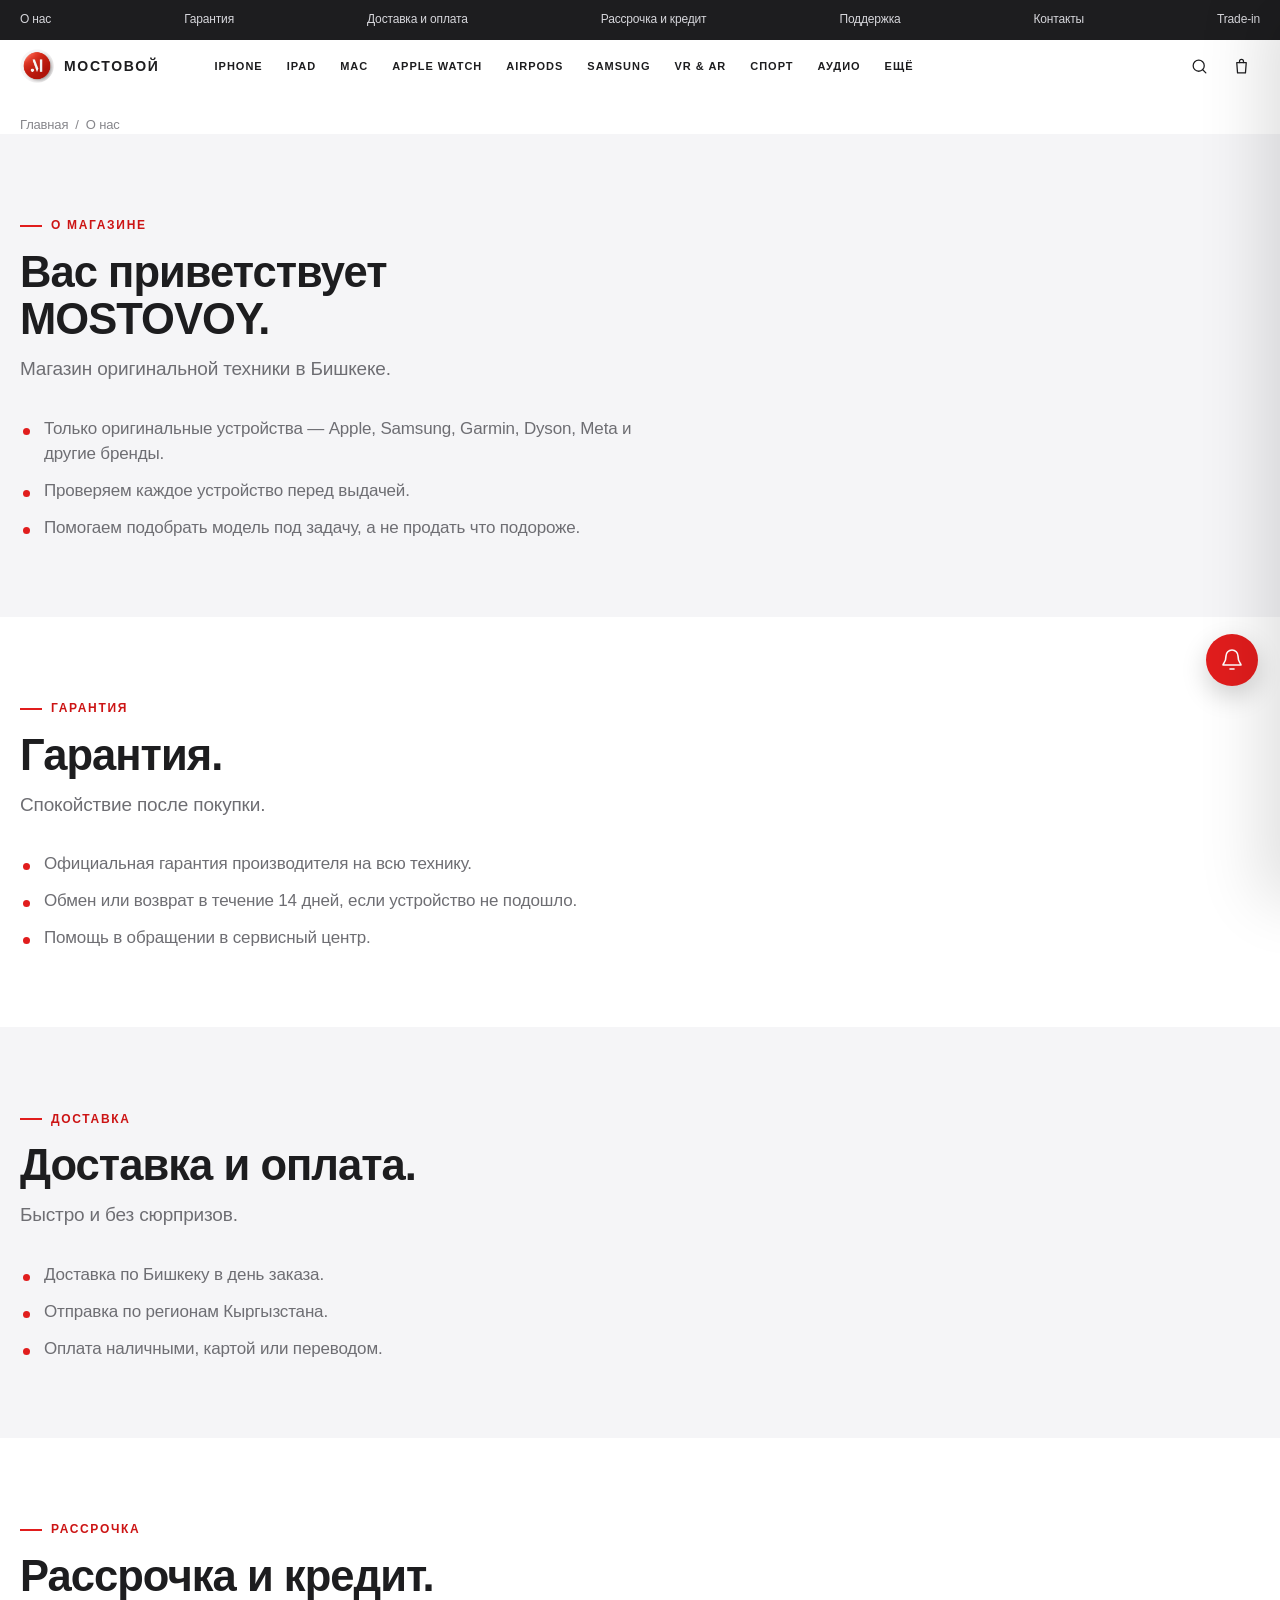
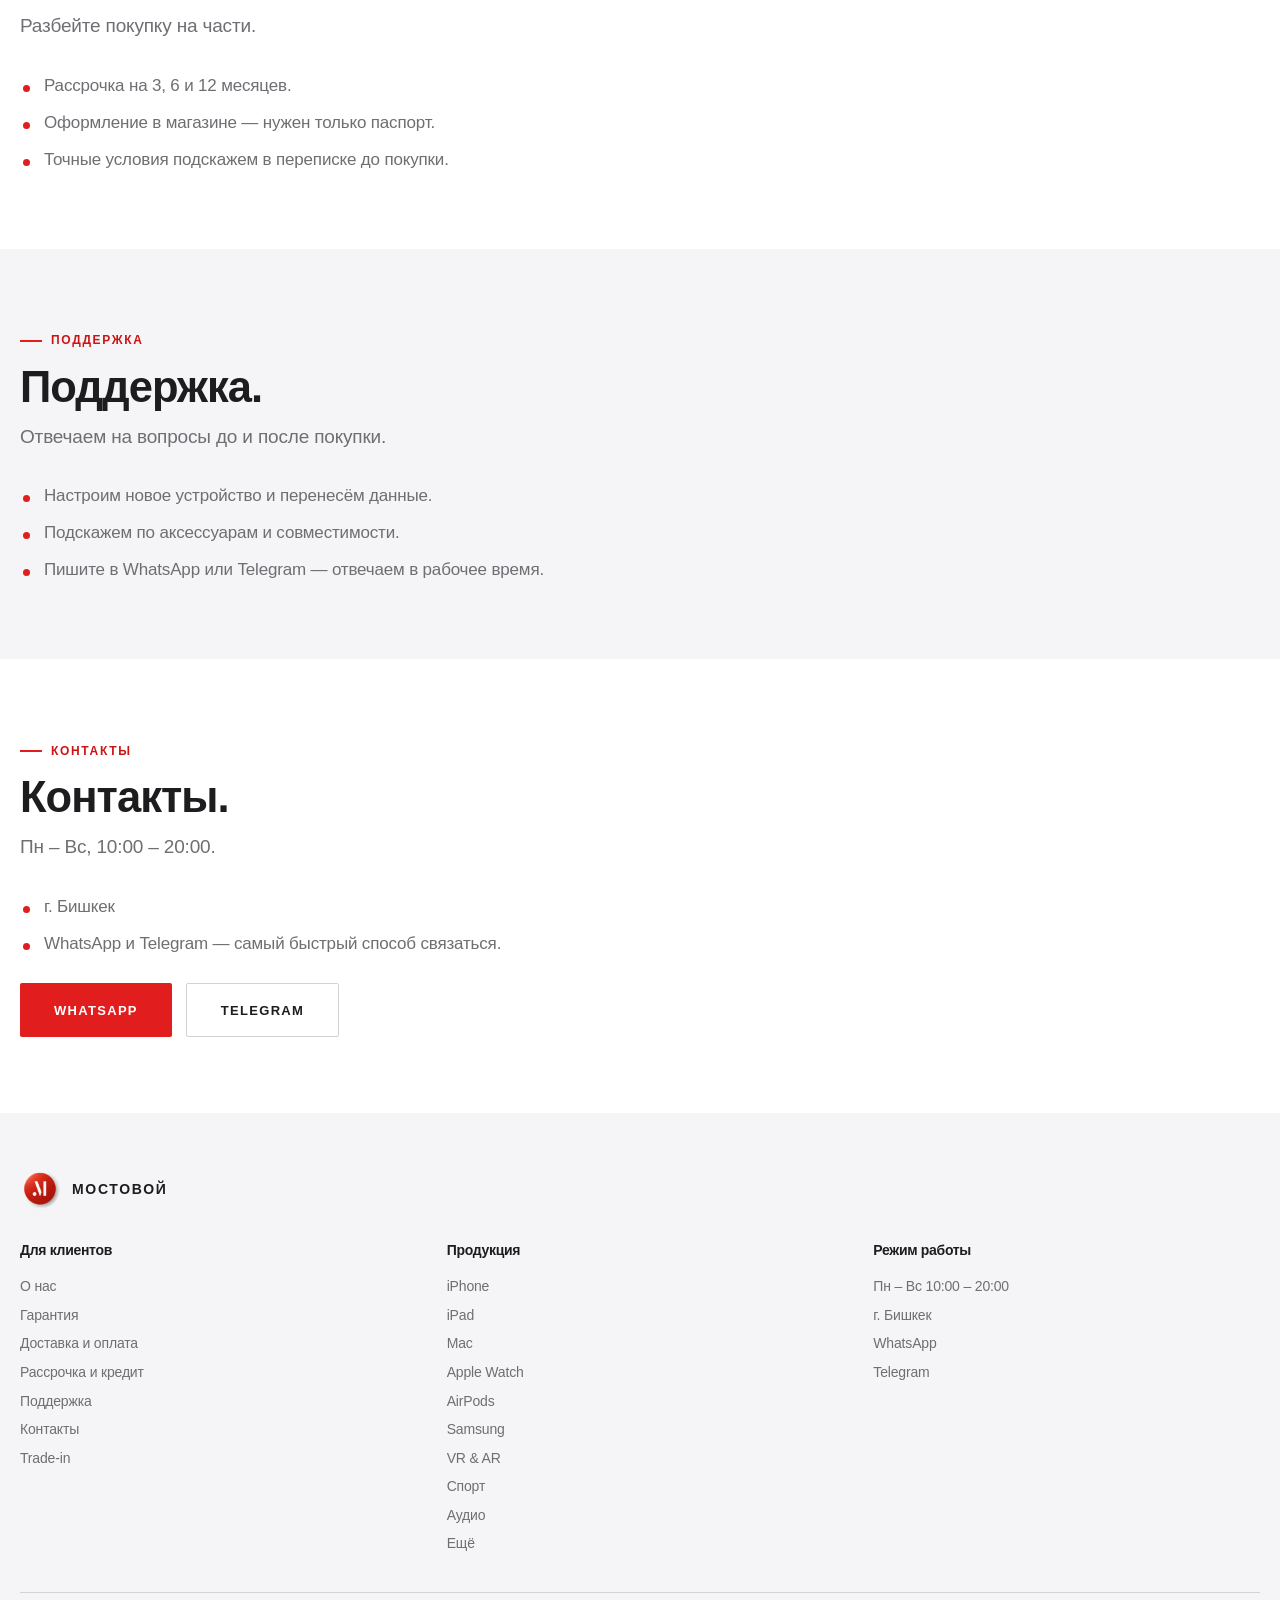
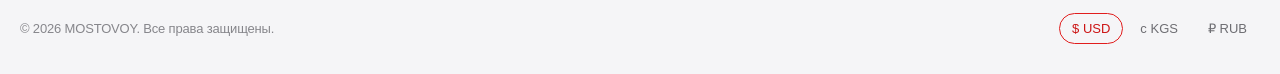
==== about.html @ 5f5eedd0 "Новый дизайн сайта МОСТОВОЙ (Apple-стиль) — фронт, готовый билд Извлечено из деплоя mostovoy-preview" ====
<!DOCTYPE html>
<html lang="ru">
<head>
  <meta charset="UTF-8" />
  <meta name="viewport" content="width=device-width, initial-scale=1.0" />
  <meta name="description" content="О магазине MOSTOVOY: гарантия, доставка, рассрочка, поддержка и контакты." />
  <meta name="theme-color" content="#ffffff" />
  <title>О нас — MOSTOVOY</title>
  <script type="module" crossorigin src="/assets/about-TLtX0hj5.js"></script>
  <link rel="modulepreload" crossorigin href="/assets/image-url-DKWqd5-K.js">
  <link rel="modulepreload" crossorigin href="/assets/shell-BaAfn-kO.js">
  <link rel="stylesheet" crossorigin href="/assets/shell-BggKFTRP.css">
</head>
<body>
  <main id="about"></main>
</body>
</html>
---- assets/shell-BggKFTRP.css ----
:root{--ink:#1d1d1f;--ink-2:#6e6e73;--ink-3:#86868b;--line:#d2d2d7;--line-soft:#e8e8ed;--bg:#fff;--bg-alt:#f5f5f7;--accent:#e11d1d;--accent-ink:#cc1414;--accent-dark:#b81616;--radius:3px;--radius-lg:4px;--shell:1240px;--head-h:52px;--util-h:40px;--font:-apple-system, BlinkMacSystemFont, "SF Pro Display", "SF Pro Text", Inter, Montserrat, "Helvetica Neue", Arial, sans-serif}*,:before,:after{box-sizing:border-box}[hidden]{display:none!important}html{-webkit-text-size-adjust:100%;scroll-behavior:smooth}body{font-family:var(--font);color:var(--ink);background:var(--bg);letter-spacing:-.01em;-webkit-font-smoothing:antialiased;margin:0;font-size:17px;line-height:1.47}body.noscroll{overflow:hidden}img{max-width:100%;display:block}a{color:inherit;text-decoration:none}button{font:inherit;color:inherit;cursor:pointer}h1,h2,h3,h4{letter-spacing:-.022em;margin:0;font-weight:600;line-height:1.08}p{margin:0}svg{fill:none;stroke:currentColor;stroke-width:1.6px;stroke-linecap:round;stroke-linejoin:round}.shell{width:min(100% - 40px, var(--shell));margin-inline:auto}.tile__media,.lcard__media,.pcard__media,.gallery__main{position:relative}.tile__media img,.lcard__media img,.pcard__media img,.gallery__main img{object-fit:contain;position:absolute}.utility{color:#f5f5f7;background:#1d1d1f;font-size:12px}.utility__inner{width:min(100% - 40px, var(--shell));height:var(--util-h);scrollbar-width:none;justify-content:space-between;align-items:center;gap:12px;margin-inline:auto;display:flex;overflow-x:auto}.utility__inner::-webkit-scrollbar{display:none}.utility a{white-space:nowrap;color:#d6d6db;transition:color .18s}.utility a:hover{color:#fff}.mhead{z-index:60;-webkit-backdrop-filter:saturate(180%)blur(20px);backdrop-filter:saturate(180%)blur(20px);background:#ffffffdb;border-bottom:1px solid #0000;transition:border-color .2s;position:sticky;top:0}.mhead.is-scrolled,.mhead.mhead--mega{border-bottom-color:var(--line-soft)}.mhead__inner{width:min(100% - 40px, var(--shell));height:var(--head-h);align-items:center;gap:28px;margin-inline:auto;display:flex}.brand{flex:none;align-items:center;gap:10px;display:inline-flex}.brand__mark{flex:none;width:34px;height:34px}.brand__name{letter-spacing:.12em;text-transform:uppercase;font-size:14px;font-weight:600}.mnav{flex:1;justify-content:flex-start;align-items:center;gap:2px;margin-left:16px;display:flex}.mnav__link{letter-spacing:.09em;text-transform:uppercase;color:var(--ink);white-space:nowrap;padding:16px 11px;font-size:11px;font-weight:600;transition:color .18s;position:relative}.mnav__link:after{content:"";background:var(--accent);height:2px;transition:transform .22s cubic-bezier(.2,.7,.3,1);position:absolute;bottom:8px;left:12px;right:12px;transform:scaleX(0)}.mnav__link:hover,.mnav__link.is-open,.mnav__link.is-active{color:var(--accent-ink)}.mnav__link:hover:after,.mnav__link.is-open:after,.mnav__link.is-active:after{transform:scaleX(1)}.mhead__tools{flex:none;align-items:center;gap:4px;display:flex}.iconbtn{background:0 0;border:0;border-radius:50%;place-items:center;width:38px;height:38px;transition:background .18s,color .18s;display:grid;position:relative}.iconbtn svg{width:19px;height:19px}.iconbtn:hover{background:var(--bg-alt);color:var(--accent-ink)}.iconbtn--burger{display:none}.iconbtn__badge{background:var(--accent);color:#fff;border-radius:9px;place-items:center;min-width:17px;height:17px;padding:0 4px;font-size:11px;font-weight:600;display:grid;position:absolute;top:3px;right:2px}.mega{inset-inline:0;z-index:2;border-bottom:1px solid var(--line-soft);background:#fff;animation:.24s megaIn;position:absolute;top:100%;box-shadow:0 18px 34px #0000000f}@keyframes megaIn{0%{opacity:0;transform:translateY(-6px)}}.mega__inner{width:min(100% - 40px, var(--shell));grid-template-columns:minmax(0,1fr) minmax(0,1fr);gap:40px;margin-inline:auto;padding:32px 0 48px;display:grid}.mega__col h4{color:var(--ink-3);margin-bottom:14px;font-size:12px;font-weight:400}.mega__col a{letter-spacing:-.02em;padding:5px 0;font-size:26px;font-weight:600;transition:color .16s;display:block}.mega__col a:hover{color:var(--accent-ink)}.mega__col--links a{color:var(--ink-2);font-size:15px;font-weight:400}.msearch{z-index:90;background:#fff;flex-direction:column;animation:.2s fade;display:flex;position:fixed;inset:0}@keyframes fade{0%{opacity:0}}.msearch__bar{border-bottom:1px solid var(--line-soft);padding:18px 0}.msearch__bar,.msearch__body{padding-inline:max(20px, calc((100% - var(--shell)) / 2))}.msearch__bar{align-items:center;gap:16px;display:flex}.msearch__field{border:1px solid var(--line);border-radius:2px;flex:1;align-items:center;gap:12px;height:58px;padding:0 22px;transition:border-color .18s;display:flex}.msearch__field:focus-within{border-color:var(--ink-3)}.msearch__field>svg{width:22px;height:22px;color:var(--ink-3);flex:none}.msearch__field input{font:inherit;background:0 0;border:0;outline:0;flex:1;font-size:20px}.msearch__clear,.msearch__close{color:var(--ink-2);background:0 0;border:0;place-items:center;padding:6px;display:grid}.msearch__clear svg,.msearch__close svg{width:20px;height:20px}.msearch__close svg{width:26px;height:26px}.msearch__body{flex:1;padding-block:26px 60px;overflow-y:auto}.msearch__chips{flex-wrap:wrap;gap:10px;display:flex}.msearch__chips button{border:1px solid var(--line);letter-spacing:.07em;text-transform:uppercase;background:#fff;border-radius:2px;padding:9px 18px;font-size:12px;font-weight:600;transition:border-color .16s,color .16s}.msearch__chips button:hover{border-color:var(--accent);color:var(--accent-ink)}.msearch__count{color:var(--ink-3);margin-bottom:18px;font-size:13px}.msearch__results{grid-template-columns:repeat(auto-fill,minmax(340px,1fr));gap:6px 40px;display:grid}.sresult{border-radius:14px;align-items:center;gap:18px;padding:14px 12px;transition:background .16s;display:flex}.sresult:hover{background:var(--bg-alt)}.sresult__media{background:#fff;flex:none;place-items:center;width:64px;height:64px;display:grid}.sresult__media img{object-fit:contain;max-height:100%}.sresult__copy{gap:3px;min-width:0;display:grid}.sresult__name{font-size:15px;font-weight:600}.sresult__desc{color:var(--ink-3);text-overflow:ellipsis;white-space:nowrap;font-size:13px;overflow:hidden}.sresult b{color:var(--accent-ink)}.mdrawer{inset:calc(var(--util-h) + var(--head-h)) 0 0;z-index:55;background:#fff;animation:.2s fade;position:fixed;overflow-y:auto}.mdrawer__nav{width:min(100% - 40px, var(--shell));margin-inline:auto;padding:22px 0 60px;display:grid}.mdrawer__nav a{letter-spacing:-.02em;border-bottom:1px solid var(--line-soft);padding:10px 0;font-size:28px;font-weight:600}.mdrawer__small{color:var(--ink-2);font-size:16px!important;font-weight:400!important}.mdrawer hr{border:0;height:26px}.section{padding:76px 0}.section--alt{background:var(--bg-alt)}.section__head{margin-bottom:34px}.section__eyebrow{letter-spacing:.14em;text-transform:uppercase;color:var(--accent-ink);align-items:center;gap:9px;margin-bottom:14px;font-size:12px;font-weight:600;display:inline-flex}.section__eyebrow:before{content:"";background:var(--accent);width:22px;height:2px}.section__title{max-width:22ch;font-size:clamp(30px,3.4vw,46px);font-weight:600}.section__sub{color:var(--ink-2);max-width:60ch;margin-top:12px;font-size:19px}.section__lead{color:var(--ink-2);max-width:62ch;margin-top:10px;font-size:19px}.btn{background:var(--accent);color:#fff;letter-spacing:.1em;text-transform:uppercase;border:0;border-radius:2px;justify-content:center;align-items:center;gap:8px;height:46px;padding:0 26px;font-size:12px;font-weight:600;transition:background .18s;display:inline-flex}.btn:hover{background:var(--accent-dark)}.btn--sm{height:36px;padding:0 18px;font-size:11px}.btn--lg{height:54px;padding:0 34px;font-size:13px}.btn--ghost{color:var(--ink);border:1px solid var(--line);background:0 0}.btn--ghost:hover{border-color:var(--ink)}.link-arrow{color:var(--accent-ink);align-items:center;gap:4px;font-size:16px;display:inline-flex}.link-arrow:after{content:"›";font-size:20px;line-height:1}.link-arrow:hover{text-decoration:underline}.tiles{grid-template-columns:repeat(4,minmax(0,1fr));gap:20px;display:grid}.tile{text-align:left;flex-direction:column;align-items:flex-start;display:flex}.tile__media{aspect-ratio:4/3;border:1px solid var(--line-soft);border-radius:var(--radius-lg);background:#fff;width:100%;transition:border-color .2s;display:block}.tile:hover .tile__media{border-color:var(--accent)}.tile__media img{width:calc(100% - 44px);height:calc(100% - 44px);inset:22px}.tile__title{margin-top:20px;font-size:22px;font-weight:600}.tile__desc{color:var(--ink-2);min-height:3em;margin-top:8px;font-size:16px}.tile .btn{margin-top:14px}.rail{position:relative}.rail__track{scroll-snap-type:x mandatory;scrollbar-width:none;grid-auto-columns:max(300px,29.8507% - 17.9104px);grid-auto-flow:column;gap:20px;padding-bottom:6px;display:grid;overflow-x:auto}.rail__track::-webkit-scrollbar{display:none}.rail__track>*{scroll-snap-align:start}.rail__nav{gap:10px;display:flex;position:absolute;top:-62px;right:0}.rail__btn{border:1px solid var(--line);width:40px;height:40px;color:var(--ink-2);background:#fff;border-radius:2px;place-items:center;transition:border-color .18s,color .18s;display:grid}.rail__btn:hover{border-color:var(--accent);color:var(--accent-ink)}.rail__btn:disabled{opacity:.32;cursor:default}.rail__btn svg{stroke-width:2px;width:18px;height:18px}.promo{aspect-ratio:3/4;border:1px solid var(--line-soft);border-radius:var(--radius-lg);background:#fff;flex-direction:column;padding:30px;transition:border-color .2s;display:flex;position:relative;overflow:hidden}.promo:hover{border-color:var(--accent)}.promo img{object-fit:contain;width:100%;height:68%;margin-top:auto;transition:transform .5s cubic-bezier(.2,.7,.3,1)}.promo:hover img{transform:scale(1.05)}.promo h3{font-size:28px;font-weight:600}.promo p{color:var(--ink-2);max-width:24ch;margin-top:6px;font-size:15px}.lineup{grid-template-columns:repeat(auto-fill,minmax(280px,1fr));gap:22px;display:grid}.lcard{border:1px solid var(--line-soft);border-radius:var(--radius-lg);text-align:left;background:#fff;flex-direction:column;align-items:flex-start;padding:34px 26px 30px;transition:border-color .2s;display:flex}.lcard:hover{border-color:var(--accent)}.lcard__media{aspect-ratio:4/3;width:100%;margin-bottom:22px;display:block}.lcard__title{display:block}.lcard__title:hover{color:var(--accent-ink)}.lcard__media img{width:100%;height:100%;inset:0}.lcard__new{letter-spacing:.1em;text-transform:uppercase;color:var(--accent-ink);margin-bottom:8px;font-size:11px;font-weight:600}.lcard__title{text-wrap:balance;font-size:21px;font-weight:600}.lcard__tagline{color:var(--ink-2);text-wrap:pretty;min-height:3em;margin-top:8px;font-size:15px}.lcard__from{color:var(--ink-3);margin-top:4px;font-size:14px}.lcard__actions{flex-wrap:wrap;gap:8px;margin-top:18px;display:flex}.pgrid{grid-template-columns:repeat(auto-fill,minmax(266px,1fr));gap:22px;display:grid}.pcard{border-radius:var(--radius-lg);border:1px solid var(--line-soft);background:#fff;flex-direction:column;padding:26px 24px 28px;transition:border-color .2s;display:flex;position:relative;overflow:hidden}.pcard:hover{border-color:var(--accent)}.pcard__media{aspect-ratio:1;margin-bottom:20px;display:block}.pcard__media img{width:100%;height:100%;inset:0}.pcard__ph{background:var(--bg-alt);width:84px;height:84px;color:var(--line);border-radius:22px;place-items:center;margin:auto;font-size:32px;font-weight:600;display:grid;position:absolute;inset:0}.pcard__badge{color:var(--accent-ink);font-size:12px;font-weight:600;position:absolute;top:18px;left:20px}.pcard__name{font-size:17px;font-weight:600;line-height:1.3}.pcard__config{color:var(--ink-3);margin-top:6px;font-size:13px}.pcard__price{margin-top:14px;font-size:19px;font-weight:600}.pcard__old{color:var(--ink-3);margin-left:8px;font-size:14px;font-weight:400;text-decoration:line-through}.pcard__swatches{gap:8px;margin-top:14px;display:flex}.pcard__swatch{border:1px solid #00000024;border-radius:50%;width:18px;height:18px}.pcard__foot{align-items:center;gap:8px;margin-top:auto;padding-top:18px;display:flex}.pcard__out{color:var(--ink-3);font-size:13px}.catalog{grid-template-columns:250px minmax(0,1fr);align-items:start;gap:44px;display:grid}.filters{top:calc(var(--head-h) + 20px);gap:26px;display:grid;position:sticky}.fgroup h4{color:var(--ink-3);margin-bottom:12px;font-size:13px;font-weight:400}.fgroup label{cursor:pointer;align-items:center;gap:10px;padding:5px 0;font-size:15px;display:flex}.fgroup input[type=checkbox],.fgroup input[type=radio]{width:17px;height:17px;accent-color:var(--accent);cursor:pointer}.fprice{gap:10px;display:flex}.fprice input{border:1px solid var(--line);width:100%;height:38px;font:inherit;border-radius:10px;outline:0;padding:0 12px;font-size:14px}.fprice input:focus{border-color:var(--ink-3)}.freset{color:var(--accent-ink);text-align:left;background:0 0;border:0;padding:0;font-size:14px}.catalog__bar{justify-content:space-between;align-items:center;gap:16px;margin-bottom:26px;display:flex}.catalog__count{color:var(--ink-3);font-size:14px}.catalog__sort{border:1px solid var(--line);height:40px;font:inherit;appearance:none;cursor:pointer;background:#fff url("data:image/svg+xml;charset=utf8,%3Csvg xmlns='http://www.w3.org/2000/svg' viewBox='0 0 24 24' fill='none' stroke='%236e6e73' stroke-width='2' stroke-linecap='round'%3E%3Cpath d='m7 10 5 5 5-5'/%3E%3C/svg%3E") right 12px center/16px no-repeat;border-radius:10px;outline:0;padding:0 38px 0 16px;font-size:14px}.fmobile{display:none}.empty{text-align:center;color:var(--ink-2);padding:70px 0}.crumbs{color:var(--ink-3);flex-wrap:wrap;gap:7px;padding:22px 0 0;font-size:13px;display:flex}.crumbs a:hover{color:var(--accent-ink)}.product{grid-template-columns:minmax(0,1.05fr) minmax(0,.95fr);align-items:start;gap:60px;padding:34px 0 80px;display:grid}.gallery{top:calc(var(--head-h) + 24px);position:sticky}.gallery__main{border-radius:var(--radius-lg);aspect-ratio:1;background:#fff;display:block}.gallery__main img{width:92%;height:92%;inset:4%}.gallery__thumbs{flex-wrap:wrap;gap:12px;margin-top:14px;display:flex}.gallery__thumb{border:1px solid var(--line-soft);background:#fff;border-radius:14px;place-items:center;width:74px;height:74px;padding:8px;transition:border-color .16s;display:grid}.gallery__thumb.is-active{border-color:var(--accent)}.gallery__thumb img{object-fit:contain;max-height:100%}.pdetail h1{font-size:clamp(30px,3.6vw,42px)}.pdetail__brand{color:var(--ink-3);margin-bottom:10px;font-size:14px}.pdetail__price{margin-top:20px;font-size:28px;font-weight:600}.pdetail__desc{color:var(--ink-2);margin-top:18px;font-size:17px}.pdetail__actions{flex-wrap:wrap;gap:12px;margin-top:28px;display:flex}.pdetail__note{color:var(--ink-3);margin-top:14px;font-size:13px}.specs{border-top:1px solid var(--line-soft);margin-top:40px}.specs__row{border-bottom:1px solid var(--line-soft);grid-template-columns:minmax(0,.8fr) minmax(0,1.2fr);gap:20px;padding:14px 0;font-size:15px;display:grid}.specs__row dt{color:var(--ink-3)}.specs__row dd{margin:0}.pcolors{flex-wrap:wrap;gap:12px;margin-top:24px;display:flex}.pcolor{width:34px;height:34px;box-shadow:0 0 0 1px var(--line);background-clip:padding-box;border:2px solid #0000;border-radius:50%;transition:border-color .16s}.pcolor.is-active{border-color:var(--accent);box-shadow:0 0 0 1px var(--accent)}.hero{background:var(--bg-alt);padding:92px 0 96px;overflow:hidden}.hero h1{font-size:clamp(38px,5.4vw,68px);font-weight:600}.hero p{color:var(--ink-2);max-width:52ch;margin-top:16px;font-size:clamp(17px,1.6vw,21px)}.hero__actions{flex-wrap:wrap;gap:14px;margin-top:30px;display:flex}.hero__media{object-fit:contain;margin-top:34px;max-height:460px;margin-inline:auto}.infolist{gap:12px;max-width:70ch;margin:0;padding:0;list-style:none;display:grid}.infolist li{color:var(--ink-2);padding-left:24px;font-size:17px;position:relative}.infolist li:before{content:"";background:var(--accent);border-radius:50%;width:7px;height:7px;position:absolute;top:11px;left:3px}.tradebox{border-radius:var(--radius-lg);background:#fff;gap:20px;max-width:520px;margin-bottom:30px;padding:30px;display:grid}.tradefield{gap:8px;display:grid}.tradefield>span{color:var(--ink-3);font-size:13px}.tradefield select{width:100%;height:46px}.traderesult{font-size:30px;font-weight:600}.mfoot{background:var(--bg-alt);margin-top:0;padding:56px 0 30px;font-size:14px}.mfoot__brand{width:min(100% - 40px, var(--shell));letter-spacing:.12em;text-transform:uppercase;align-items:center;gap:12px;margin:0 auto 34px;font-size:14px;font-weight:600;display:flex}.mfoot__inner{width:min(100% - 40px, var(--shell));grid-template-columns:repeat(3,minmax(0,1fr));gap:40px;margin-inline:auto;display:grid}.mfoot__col h4{margin-bottom:14px;font-size:14px;font-weight:600}.mfoot__col a,.mfoot__col p{color:var(--ink-2);padding:4px 0;display:block}.mfoot__col a:hover{color:var(--accent-ink)}.mfoot__bottom{width:min(100% - 40px, var(--shell));border-top:1px solid var(--line);color:var(--ink-3);flex-wrap:wrap;justify-content:space-between;align-items:center;gap:16px;margin:34px auto 0;padding-top:20px;font-size:13px;display:flex}.mcur{gap:4px;display:flex}.mcur button{color:var(--ink-2);background:0 0;border:1px solid #0000;border-radius:999px;padding:5px 12px;font-size:13px}.mcur button.is-active{border-color:var(--accent);color:var(--accent-ink)}.page-loader{z-index:200;background:#fff;place-content:center;justify-items:center;gap:16px;transition:opacity .4s,visibility .4s;display:grid;position:fixed;inset:0}.page-loader--done{opacity:0;visibility:hidden;pointer-events:none}.page-loader__mark{background:var(--accent);border-radius:50%;width:46px;height:46px;animation:1s ease-in-out infinite alternate loaderPulse}@keyframes loaderPulse{0%{opacity:.55;transform:scale(.86)}}.page-loader__name{letter-spacing:3px;color:var(--ink-3);font-size:12px;font-weight:600}body.page-loading{overflow:hidden}.toast{z-index:210;color:#fff;opacity:0;pointer-events:none;background:#1d1d1f;border-radius:999px;padding:12px 22px;font-size:14px;transition:opacity .24s,transform .24s;position:fixed;bottom:28px;left:50%;transform:translate(-50%,20px)}.toast.show{opacity:1;transform:translate(-50%)}.cart__overlay{z-index:100;opacity:0;pointer-events:none;background:#00000052;transition:opacity .24s;position:fixed;inset:0}.cart__overlay.show{opacity:1;pointer-events:auto}.cart{z-index:110;background:#fff;flex-direction:column;width:min(420px,100%);transition:transform .32s cubic-bezier(.2,.7,.3,1);display:flex;position:fixed;top:0;bottom:0;right:0;transform:translate(100%);box-shadow:-20px 0 60px #0000001f}.cart.open{transform:none}.cart__head{border-bottom:1px solid var(--line-soft);justify-content:space-between;align-items:center;padding:22px 24px;display:flex}.cart__head h3{font-size:20px}.cart__close{background:var(--bg-alt);width:34px;height:34px;color:var(--ink-2);border:0;border-radius:50%;font-size:15px;line-height:1}.cart__close:hover{color:var(--accent-ink)}.cart__body{flex:1;padding:8px 24px;overflow-y:auto}.cart__empty{color:var(--ink-3);text-align:center;padding:54px 0;font-size:15px}.ci{border-bottom:1px solid var(--line-soft);align-items:center;gap:14px;padding:16px 0;display:flex}.ci__name{flex:1;gap:3px;min-width:0;display:grid}.ci__name b{font-size:15px;font-weight:600}.ci__name span{color:var(--ink-3);font-size:13px}.ci__qty{flex:none;align-items:center;gap:10px;display:flex}.ci__qty button{border:1px solid var(--line);background:#fff;border-radius:50%;width:26px;height:26px;line-height:1}.ci__qty button:hover{border-color:var(--accent);color:var(--accent-ink)}.ci__del{color:var(--ink-3);background:0 0;border:0;flex:none;font-size:13px}.ci__del:hover{color:var(--accent-ink)}.cart__foot{border-top:1px solid var(--line-soft);padding:20px 24px 24px}.cart__total{justify-content:space-between;align-items:baseline;margin-bottom:16px;display:flex}.cart__total span{color:var(--ink-3);font-size:14px}.cart__total b{font-size:24px;font-weight:600}.cart__buy{width:100%}.cart__clear{width:100%;color:var(--ink-3);background:0 0;border:0;margin-top:10px;padding:8px;font-size:14px}.cart__clear:hover{color:var(--accent-ink)}.cart__hint{color:var(--ink-3);text-align:center;margin-top:10px;font-size:12px}.wafloat-hub{z-index:95;flex-direction:column-reverse;align-items:center;gap:12px;display:flex;position:fixed;bottom:22px;right:22px}.wafloat,.wafloat-action{color:#fff;border:0;border-radius:50%;place-items:center;width:52px;height:52px;transition:transform .2s,opacity .2s;display:grid;box-shadow:0 10px 26px #0000002e}.wafloat{background:var(--accent)}.wafloat-action{opacity:0;pointer-events:none;transform:translateY(12px)scale(.8)}.wafloat-hub.is-open .wafloat-action{opacity:1;pointer-events:auto;transform:none}.wafloat-action--phone{background:#1d1d1f}.wafloat-action--wa{background:#25d366}.wafloat-action--tg{background:#2aabee}.wafloat svg,.wafloat-action svg{width:24px;height:24px}.wafloat__close,.wafloat-hub.is-open .wafloat__bell{display:none}.wafloat-hub.is-open .wafloat__close{display:block}.wafloat__bell,.wafloat__close{line-height:0}@media (width<=1100px){.mnav{display:none}.iconbtn--burger{display:grid}.mhead__inner{justify-content:space-between}.catalog{grid-template-columns:1fr;gap:22px}.filters{display:none;position:static}.filters.is-open{background:var(--bg-alt);border-radius:var(--radius);padding:22px;display:grid}.fmobile{display:inline-flex}.product{grid-template-columns:1fr;gap:34px}.gallery{position:static}}@media (width<=900px){.tiles{grid-template-columns:repeat(2,minmax(0,1fr))}.rail__track{grid-auto-columns:max(280px,74%)}.mega__inner{grid-template-columns:1fr}}@media (width<=640px){body{font-size:16px}.section{padding:52px 0}.tiles{grid-template-columns:1fr;gap:16px}.pgrid{grid-template-columns:repeat(2,minmax(0,1fr));gap:12px}.pcard{padding:18px 16px 20px}.rail__track{grid-auto-columns:84%}.rail__nav{display:none}.mfoot__inner{grid-template-columns:1fr;gap:26px}.msearch__results{grid-template-columns:1fr}}
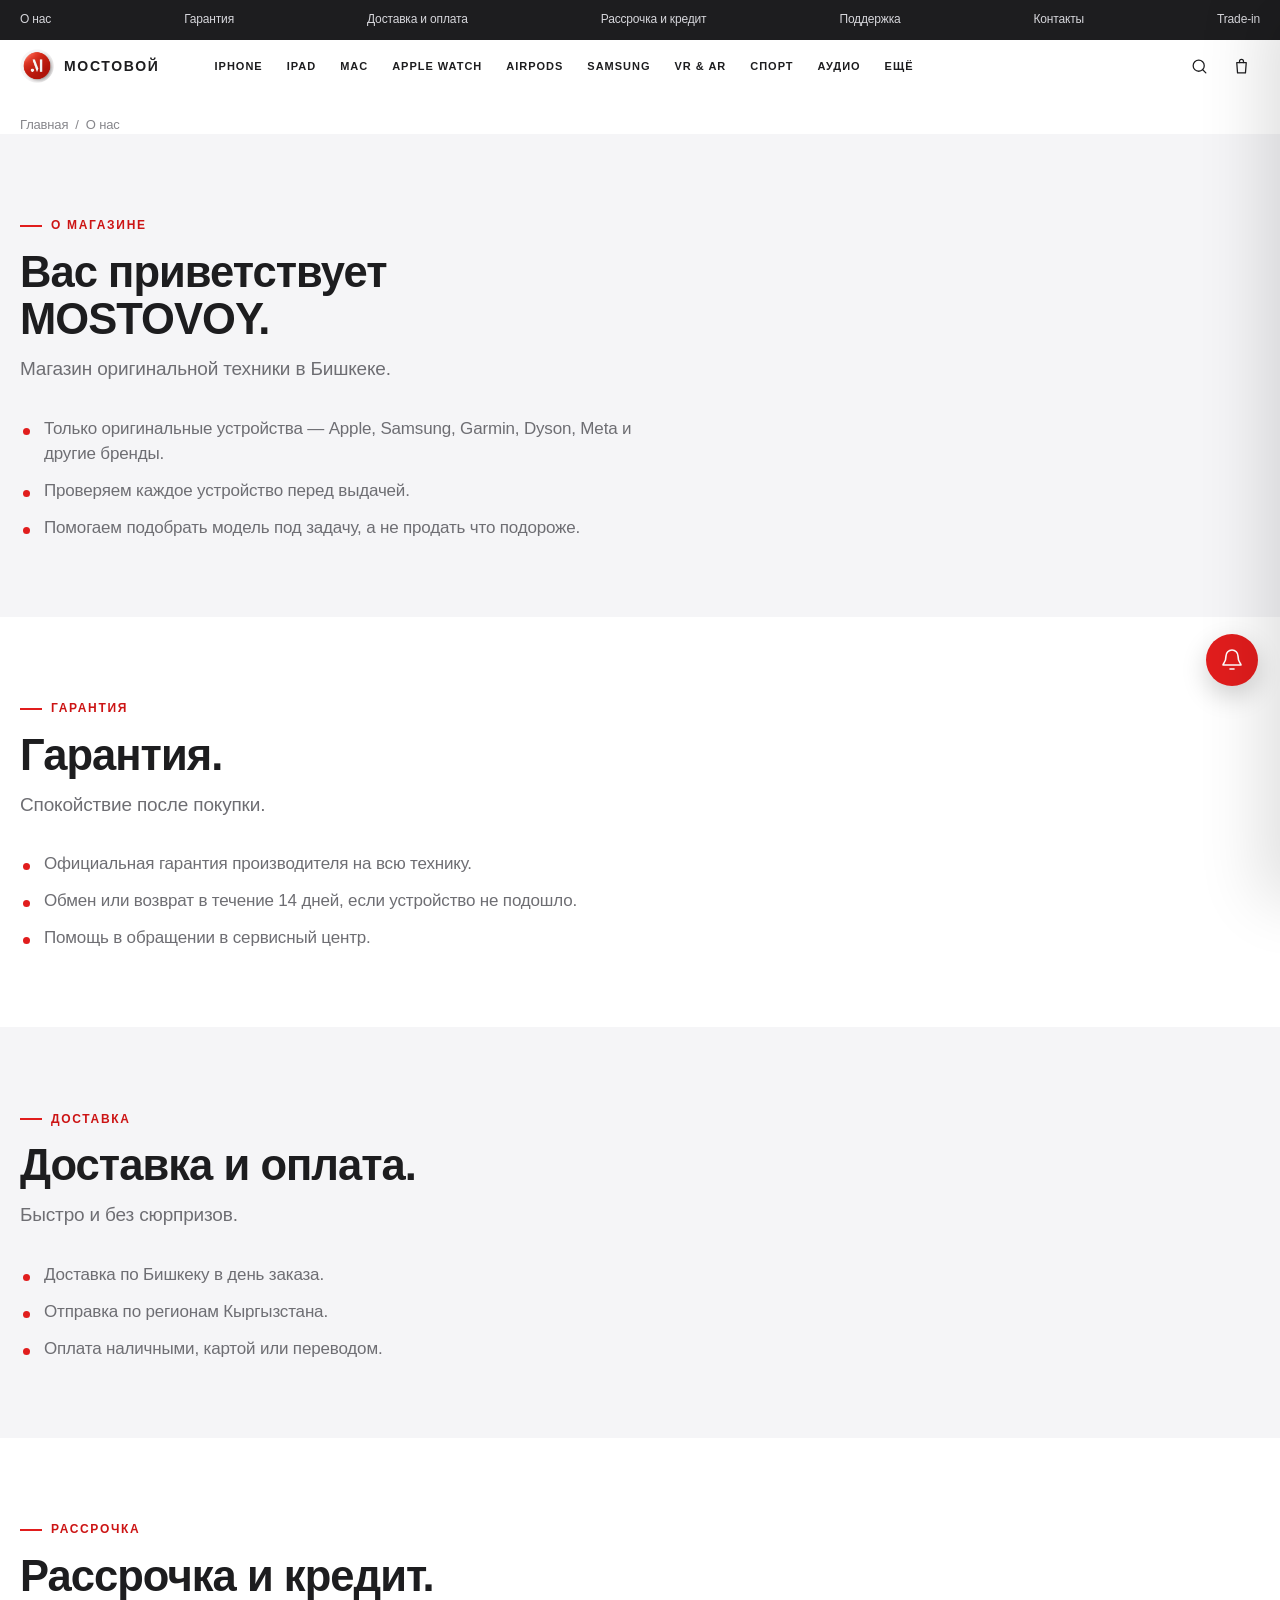
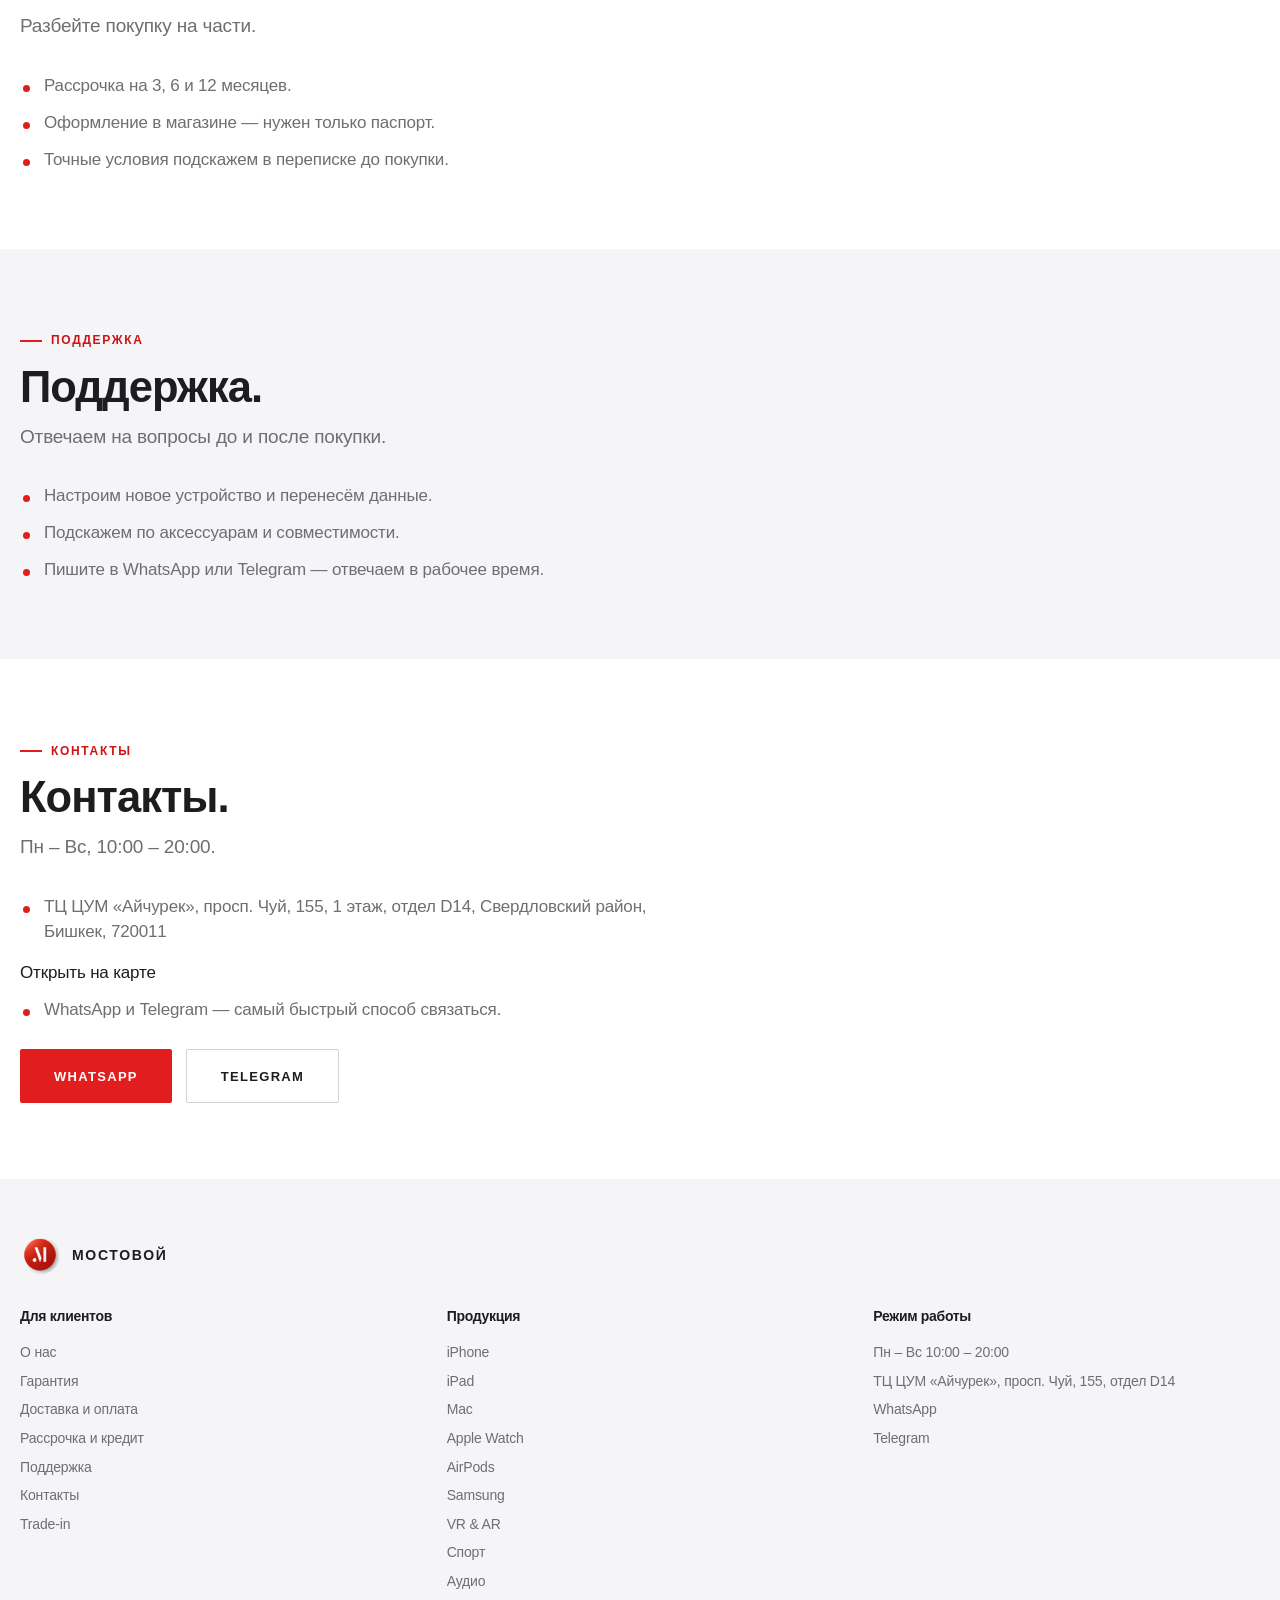
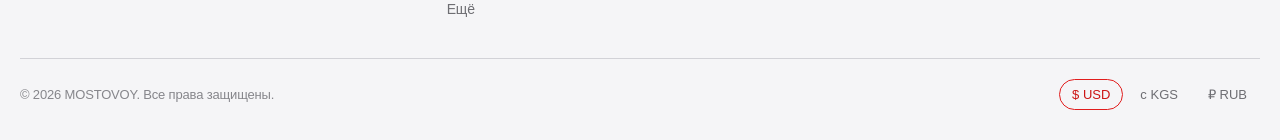
==== commit 13934859: "feat: реальный адрес магазина в контактах и подвале Раньше везде было просто «г. Бишкек» без адреса." ====
--- a/about.html
+++ b/about.html
@@ -13,5 +13,6 @@
 </head>
 <body>
   <main id="about"></main>
+  <script src="/address-patch.js"></script>
 </body>
 </html>
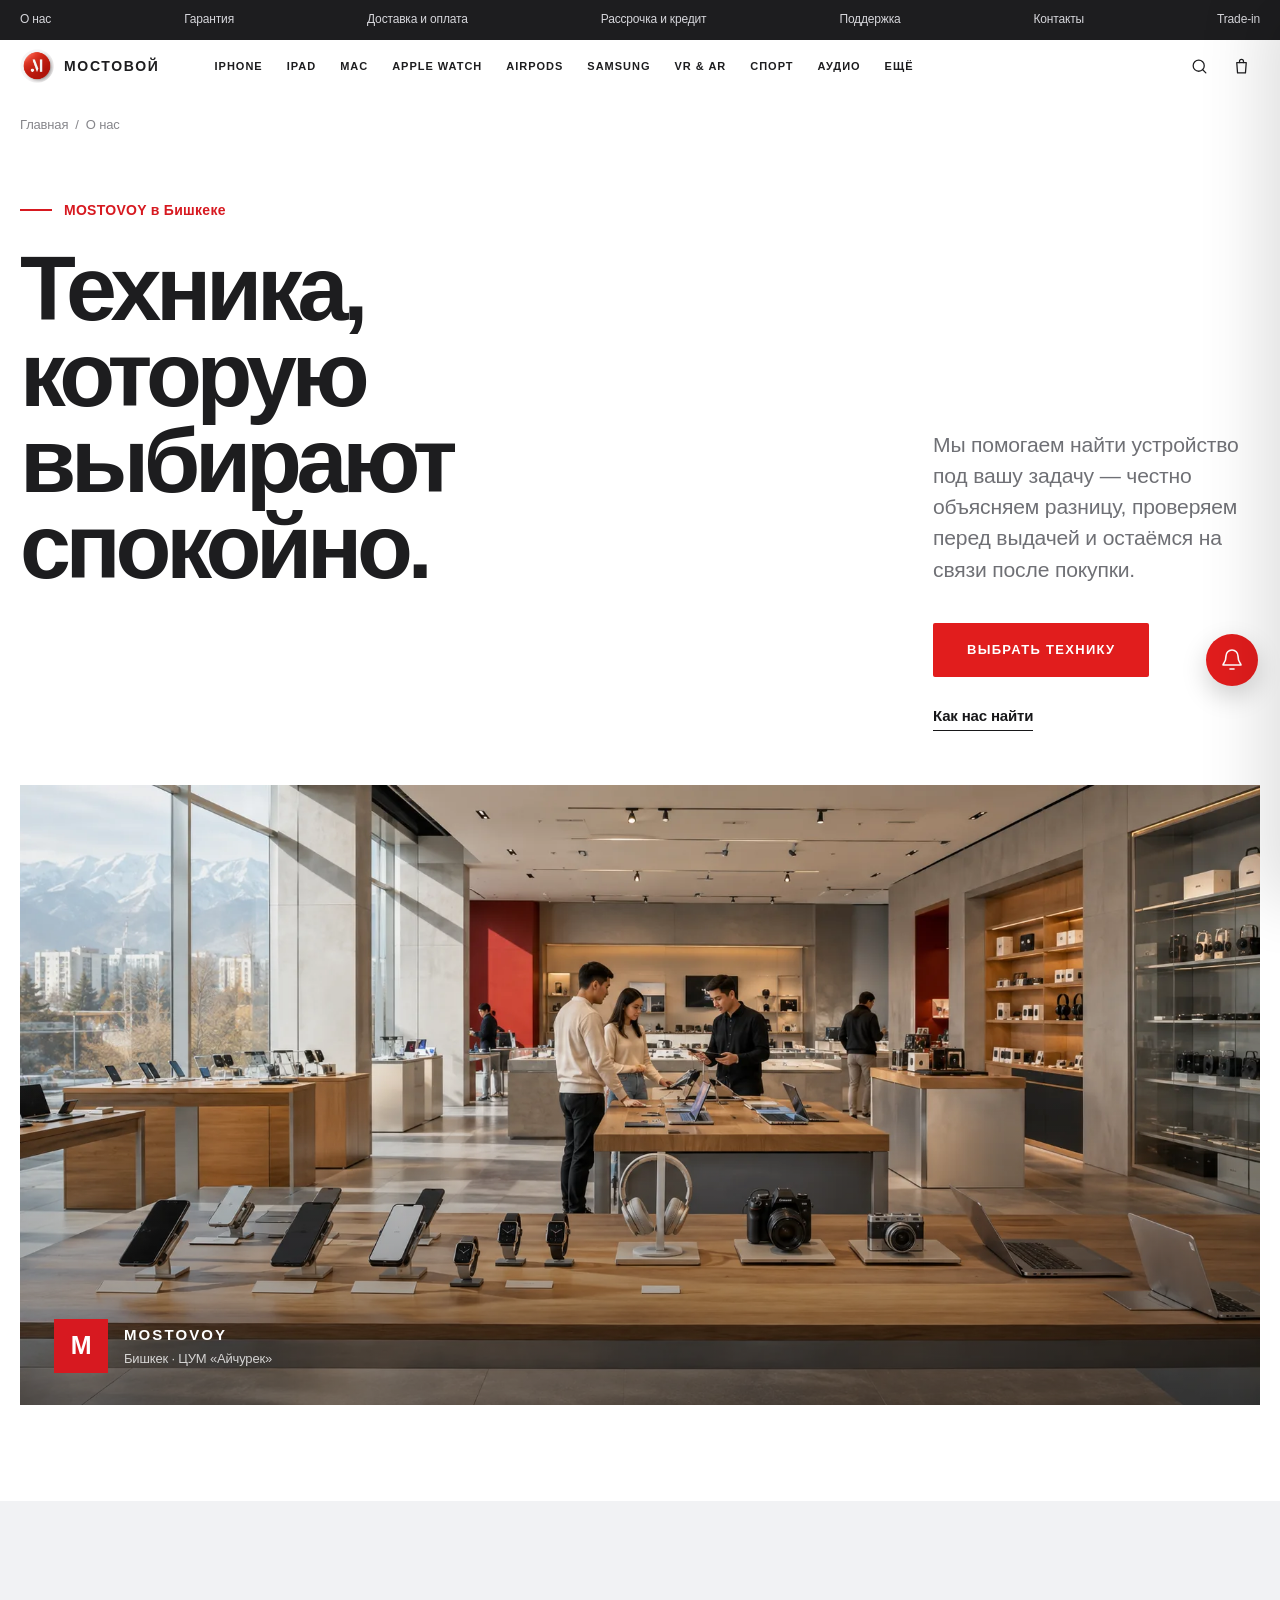
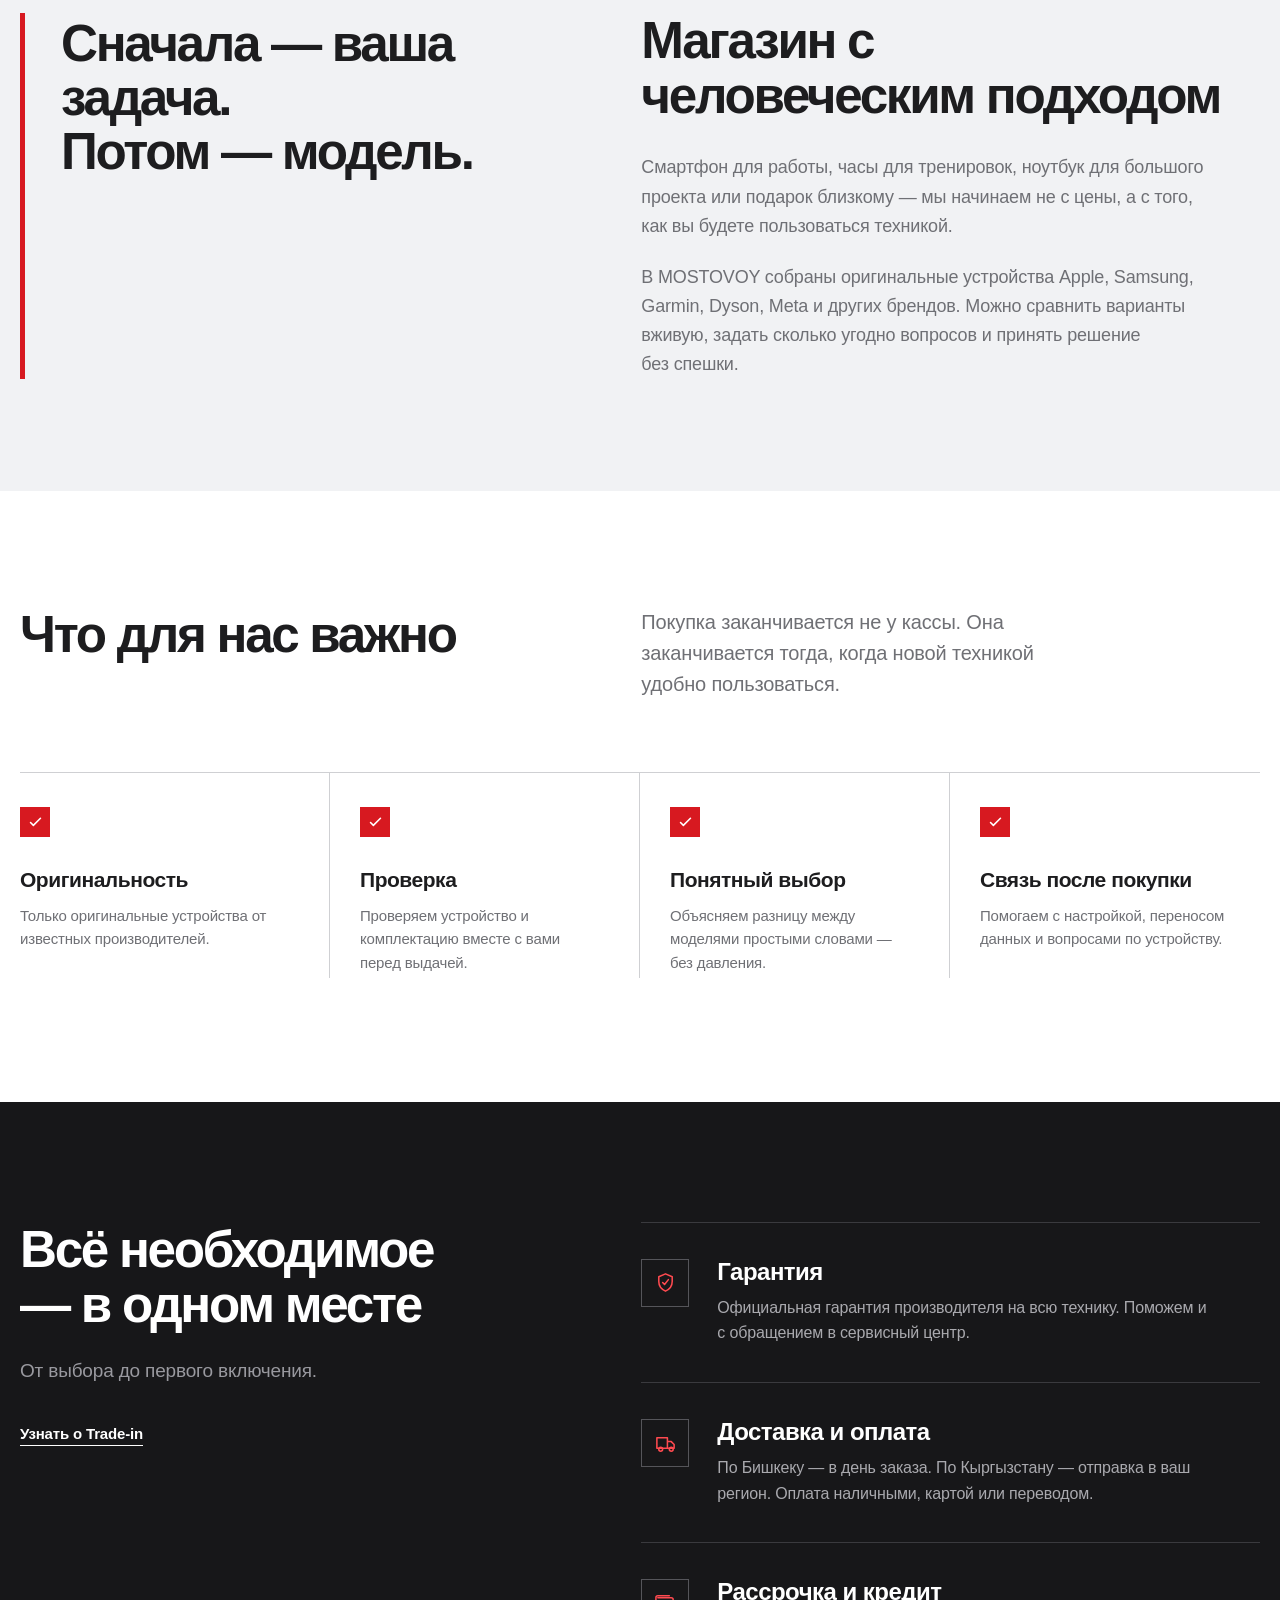
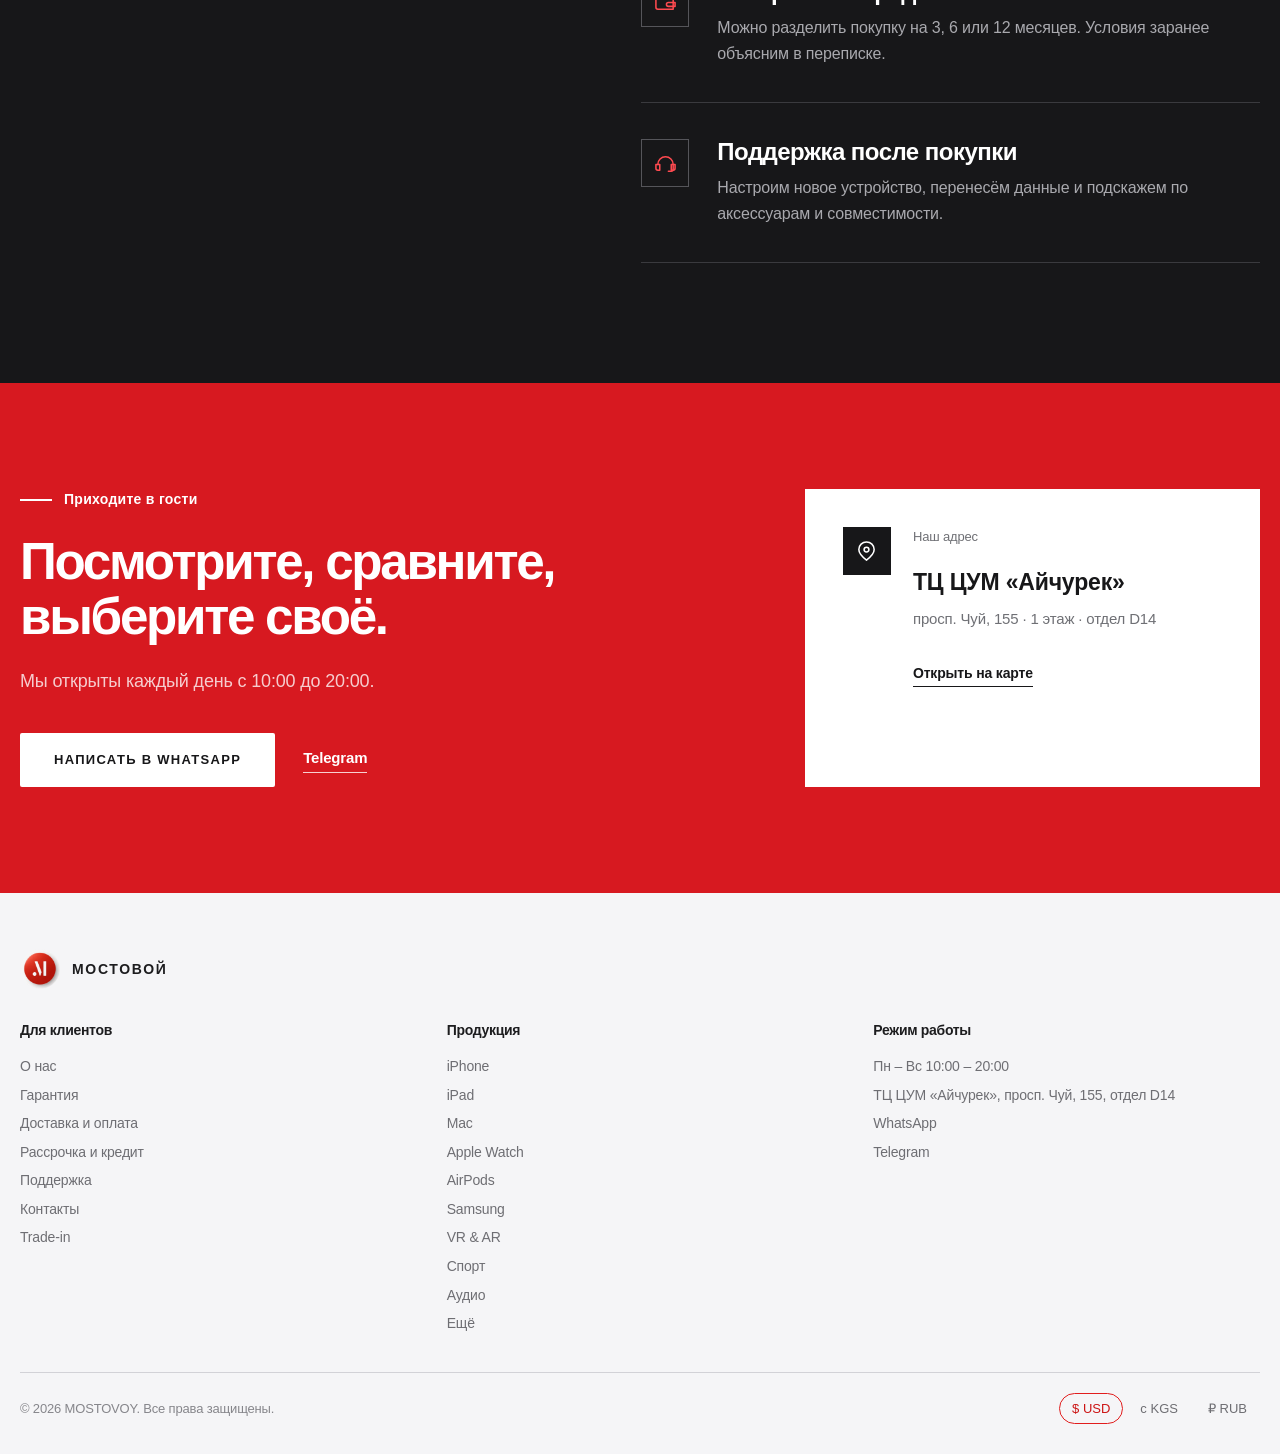
==== commit 820add1c: "feat: redesign about page" ====
--- a/about.html
+++ b/about.html
@@ -10,6 +10,7 @@
   <link rel="modulepreload" crossorigin href="/assets/image-url-DKWqd5-K.js">
   <link rel="modulepreload" crossorigin href="/assets/shell-BaAfn-kO.js">
   <link rel="stylesheet" crossorigin href="/assets/shell-BggKFTRP.css">
+  <link rel="stylesheet" href="/assets/about.css">
 </head>
 <body>
   <main id="about"></main>
--- a/assets/about.css
+++ b/assets/about.css
@@ -0,0 +1,17 @@
+.about-page{--about-red:#d71920;--about-graphite:#171719;--about-muted:#6f7075;--about-silver:#f1f2f4;overflow:hidden}.about-page h1,.about-page h2,.about-page h3{text-wrap:balance}.about-page p{text-wrap:pretty}.about-kicker{align-items:center;color:var(--about-red);display:flex;font-size:14px;font-weight:600;gap:12px;letter-spacing:.02em;margin-bottom:24px}.about-kicker:before{background:currentColor;content:"";height:2px;width:32px}.about-hero{padding:66px 0 96px}.about-hero__intro{display:grid;grid-template-columns:minmax(0,1.45fr) minmax(300px,.55fr)}.about-hero__intro .about-kicker{grid-column:1/-1}.about-hero h1{font-size:clamp(52px,7.15vw,104px);font-weight:600;letter-spacing:-.058em;line-height:.94;max-width:12ch}.about-hero__lead{align-self:end;color:var(--about-muted);font-size:clamp(18px,1.65vw,22px);line-height:1.48;max-width:32ch;padding:0 0 4px 14px}.about-hero__actions{align-items:center;display:flex;flex-wrap:wrap;gap:28px;grid-column:2;margin:34px 0 54px 14px}.about-text-link{border-bottom:1px solid currentColor;color:var(--about-graphite);font-size:15px;font-weight:600;padding-bottom:3px}.about-text-link:hover{color:var(--about-red)}
+
+.about-hero__figure{background:#c8c6c2;margin:0;min-height:480px;overflow:hidden;position:relative}.about-hero__figure:after{background:linear-gradient(180deg,transparent 46%,rgba(0,0,0,.46));content:"";inset:0;pointer-events:none;position:absolute}.about-hero__figure>img{height:100%;min-height:480px;object-fit:cover;width:100%}.about-hero__figure figcaption{align-items:center;bottom:32px;color:#fff;display:flex;gap:16px;left:34px;position:absolute;z-index:1}.about-hero__monogram{align-items:center;background:var(--about-red);display:flex;font-size:25px;font-weight:700;height:54px;justify-content:center;width:54px}.about-hero__figure b,.about-hero__figure small{display:block}.about-hero__figure b{font-size:15px;letter-spacing:.14em}.about-hero__figure small{color:rgba(255,255,255,.78);font-size:13px;margin-top:3px}
+
+.about-story{background:var(--about-silver);padding:112px 0}.about-story__grid{display:grid;gap:9vw;grid-template-columns:minmax(0,.9fr) minmax(0,1.1fr)}.about-story__statement{border-left:5px solid var(--about-red);padding:4px 0 4px 36px}.about-story__statement p{font-size:clamp(32px,4vw,58px);font-weight:600;letter-spacing:-.045em;line-height:1.06}.about-story__copy{align-self:center}.about-story__copy h2,.about-principles__head h2,.about-services__intro h2,.about-contact h2{font-size:clamp(34px,4vw,56px);letter-spacing:-.045em}.about-story__copy p{color:var(--about-muted);font-size:18px;line-height:1.62;max-width:58ch}.about-story__copy p+p{margin-top:22px}.about-story__copy h2+p{margin-top:30px}
+
+.about-principles{padding:116px 0 124px}.about-principles__head{display:grid;gap:9vw;grid-template-columns:minmax(0,.9fr) minmax(0,1.1fr);margin-bottom:72px}.about-principles__head p{color:var(--about-muted);font-size:20px;line-height:1.55;max-width:44ch}.about-principles__list{border-top:1px solid #cfd0d3;display:grid;grid-template-columns:repeat(4,minmax(0,1fr))}.about-principles__list article{border-right:1px solid #cfd0d3;padding:34px 30px 4px 0}.about-principles__list article+article{padding-left:30px}.about-principles__list article:last-child{border-right:0;padding-right:0}.about-principles__list span{align-items:center;background:var(--about-red);color:#fff;display:flex;height:30px;justify-content:center;margin-bottom:32px;width:30px}.about-principles__list svg{height:17px;stroke-width:2.2px;width:17px}.about-principles__list h3{font-size:21px}.about-principles__list p{color:var(--about-muted);font-size:15px;line-height:1.55;margin-top:12px}
+
+.about-services{background:var(--about-graphite);color:#fff;padding:120px 0}.about-services__layout{display:grid;gap:9vw;grid-template-columns:minmax(0,.9fr) minmax(0,1.1fr)}.about-services__intro{align-self:start;position:sticky;top:92px}.about-services__intro p{color:#99999f;font-size:19px;margin:24px 0 38px}.about-services .about-text-link{color:#fff}.about-services .about-text-link:hover{color:#ff666b}.about-services__items{border-top:1px solid #3a3a3e}.about-service{border-bottom:1px solid #3a3a3e;display:grid;gap:24px;grid-template-columns:52px 1fr;padding:36px 0;scroll-margin-top:110px}.about-service__icon{align-items:center;border:1px solid #55555a;color:#ff4a50;display:flex;height:48px;justify-content:center;width:48px}.about-service__icon svg{height:23px;width:23px}.about-service h3{font-size:24px}.about-service p{color:#a9a9ae;font-size:16px;line-height:1.6;margin-top:10px;max-width:56ch}
+
+.about-contact{background:var(--about-red);color:#fff;padding:106px 0;scroll-margin-top:88px}.about-contact__grid{align-items:stretch;display:grid;gap:8vw;grid-template-columns:minmax(0,1.2fr) minmax(320px,.8fr)}.about-contact .about-kicker{color:#fff}.about-contact__copy>p:not(.about-kicker){color:rgba(255,255,255,.78);font-size:18px;margin-top:24px}.about-contact__actions{align-items:center;display:flex;flex-wrap:wrap;gap:28px;margin-top:38px}.about-contact .btn{background:#fff;color:var(--about-graphite)}.about-contact .btn:hover{background:#f0f0f2}.about-contact__telegram{border-bottom:1px solid rgba(255,255,255,.8);font-size:15px;font-weight:600;padding-bottom:3px}.about-address{align-items:flex-start;background:#fff;color:var(--about-graphite);display:flex;gap:22px;padding:38px}.about-address__icon{align-items:center;background:var(--about-graphite);color:#fff;display:flex;flex:none;height:48px;justify-content:center;width:48px}.about-address__icon svg{height:23px;width:23px}.about-address small,.about-address b,.about-address em,.about-address strong{display:block}.about-address small{color:var(--about-muted);font-size:13px;margin-bottom:20px}.about-address b{font-size:23px}.about-address em{color:var(--about-muted);font-size:15px;font-style:normal;line-height:1.5;margin-top:8px}.about-address strong{border-bottom:1px solid currentColor;font-size:14px;margin-top:32px;padding-bottom:3px;width:max-content}.about-address:hover strong{color:var(--about-red)}.about-page a:focus-visible{outline:3px solid #67a8ff;outline-offset:4px}
+
+@media(max-width:900px){.about-hero__intro,.about-story__grid,.about-principles__head,.about-services__layout,.about-contact__grid{gap:44px;grid-template-columns:1fr}.about-hero__lead{padding-left:0}.about-hero__actions{grid-column:1;margin-left:0}.about-principles__list{grid-template-columns:repeat(2,minmax(0,1fr))}.about-principles__list article:nth-child(2){border-right:0}.about-principles__list article:nth-child(n+3){border-top:1px solid #cfd0d3}.about-principles__list article:nth-child(3){padding-left:0}.about-services__intro{position:static}}
+
+@media(max-width:640px){.about-hero{padding:42px 0 68px}.about-hero h1{font-size:clamp(44px,14vw,64px);letter-spacing:-.052em}.about-hero__actions{align-items:flex-start;flex-direction:column;margin:4px 0 36px}.about-hero__figure,.about-hero__figure>img{min-height:440px}.about-hero__figure>img{object-position:45% center}.about-hero__figure figcaption{bottom:22px;left:20px}.about-story,.about-principles,.about-services,.about-contact{padding:76px 0}.about-story__statement{padding-left:22px}.about-principles__head{margin-bottom:46px}.about-principles__list{grid-template-columns:1fr}.about-principles__list article,.about-principles__list article+article{border-right:0;border-top:1px solid #cfd0d3;padding:28px 0}.about-principles__list article:first-child{border-top:0}.about-principles__list span{margin-bottom:20px}.about-service{gap:18px;grid-template-columns:44px 1fr}.about-service__icon{height:42px;width:42px}.about-address{gap:16px;padding:26px 22px}.about-address__icon{height:42px;width:42px}}
+
+@media(prefers-reduced-motion:reduce){.about-page *,.about-page :before,.about-page :after{scroll-behavior:auto!important;transition-duration:.01ms!important}}
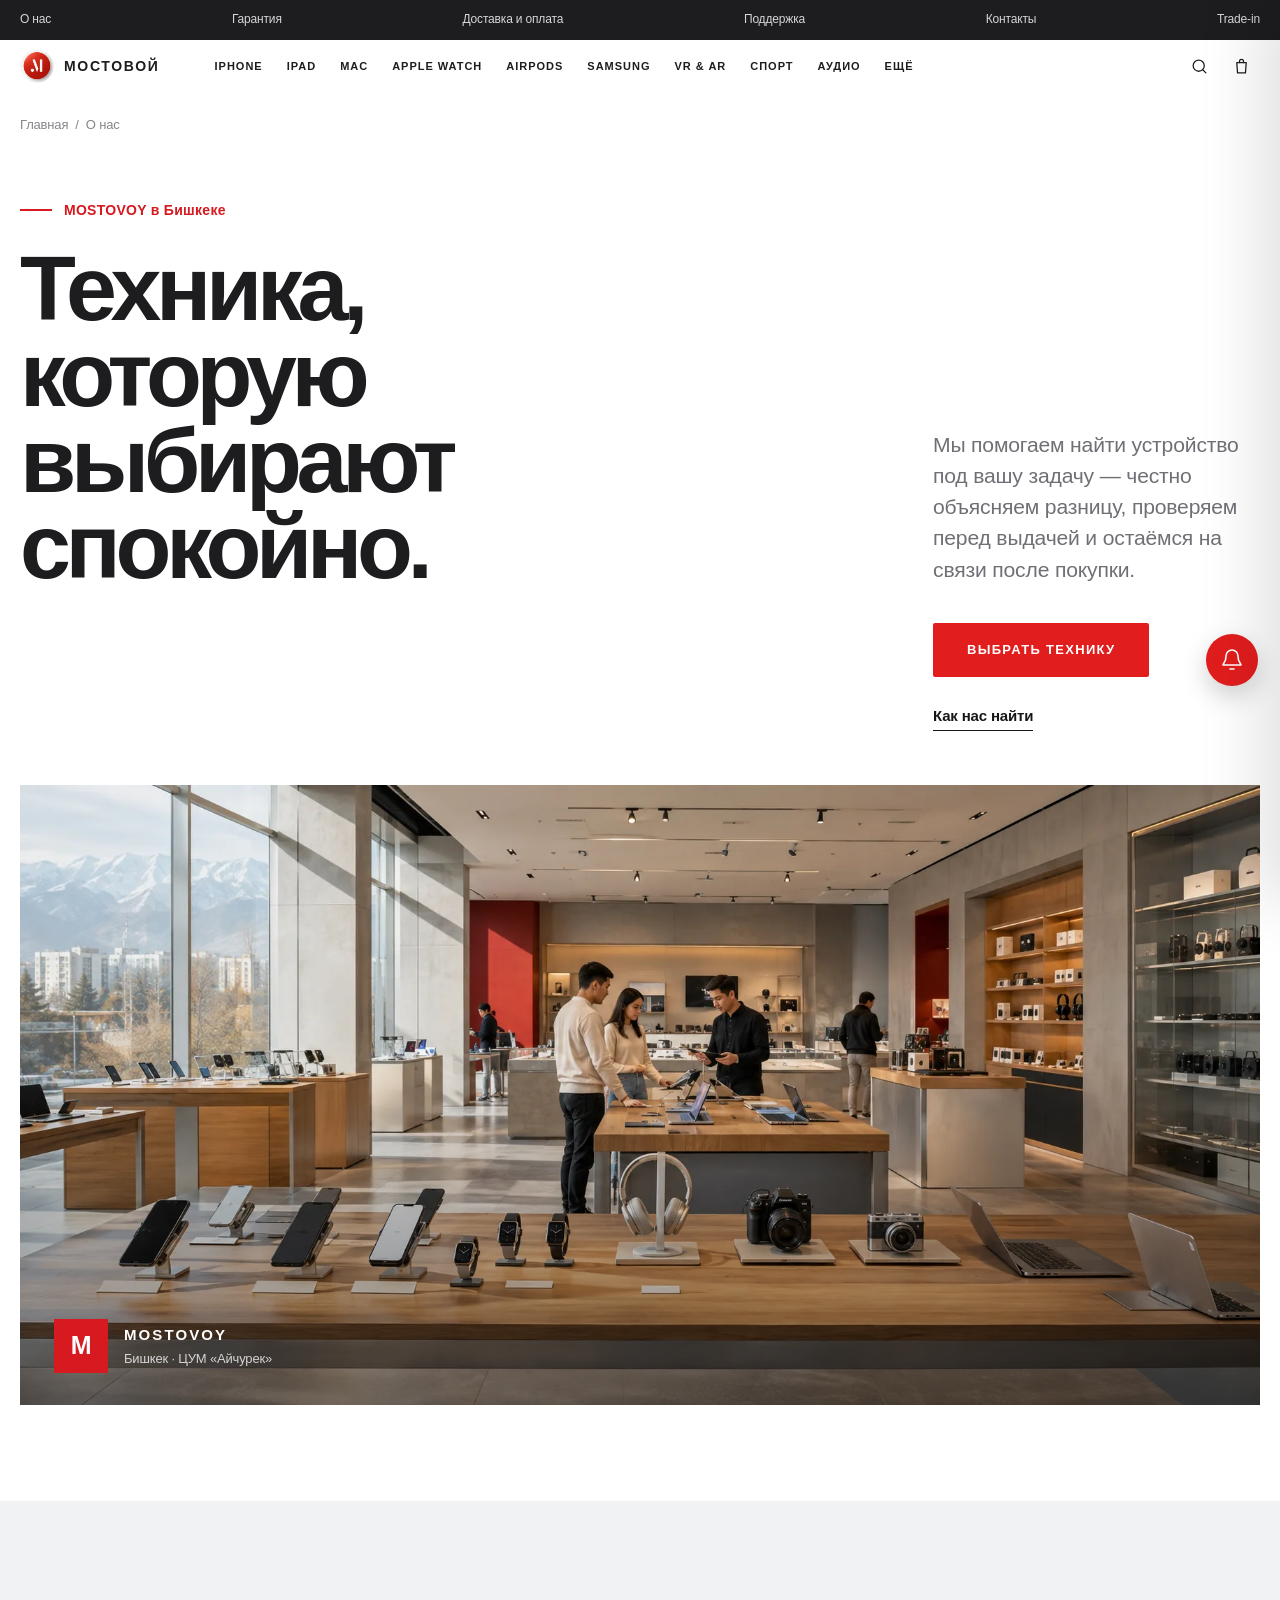
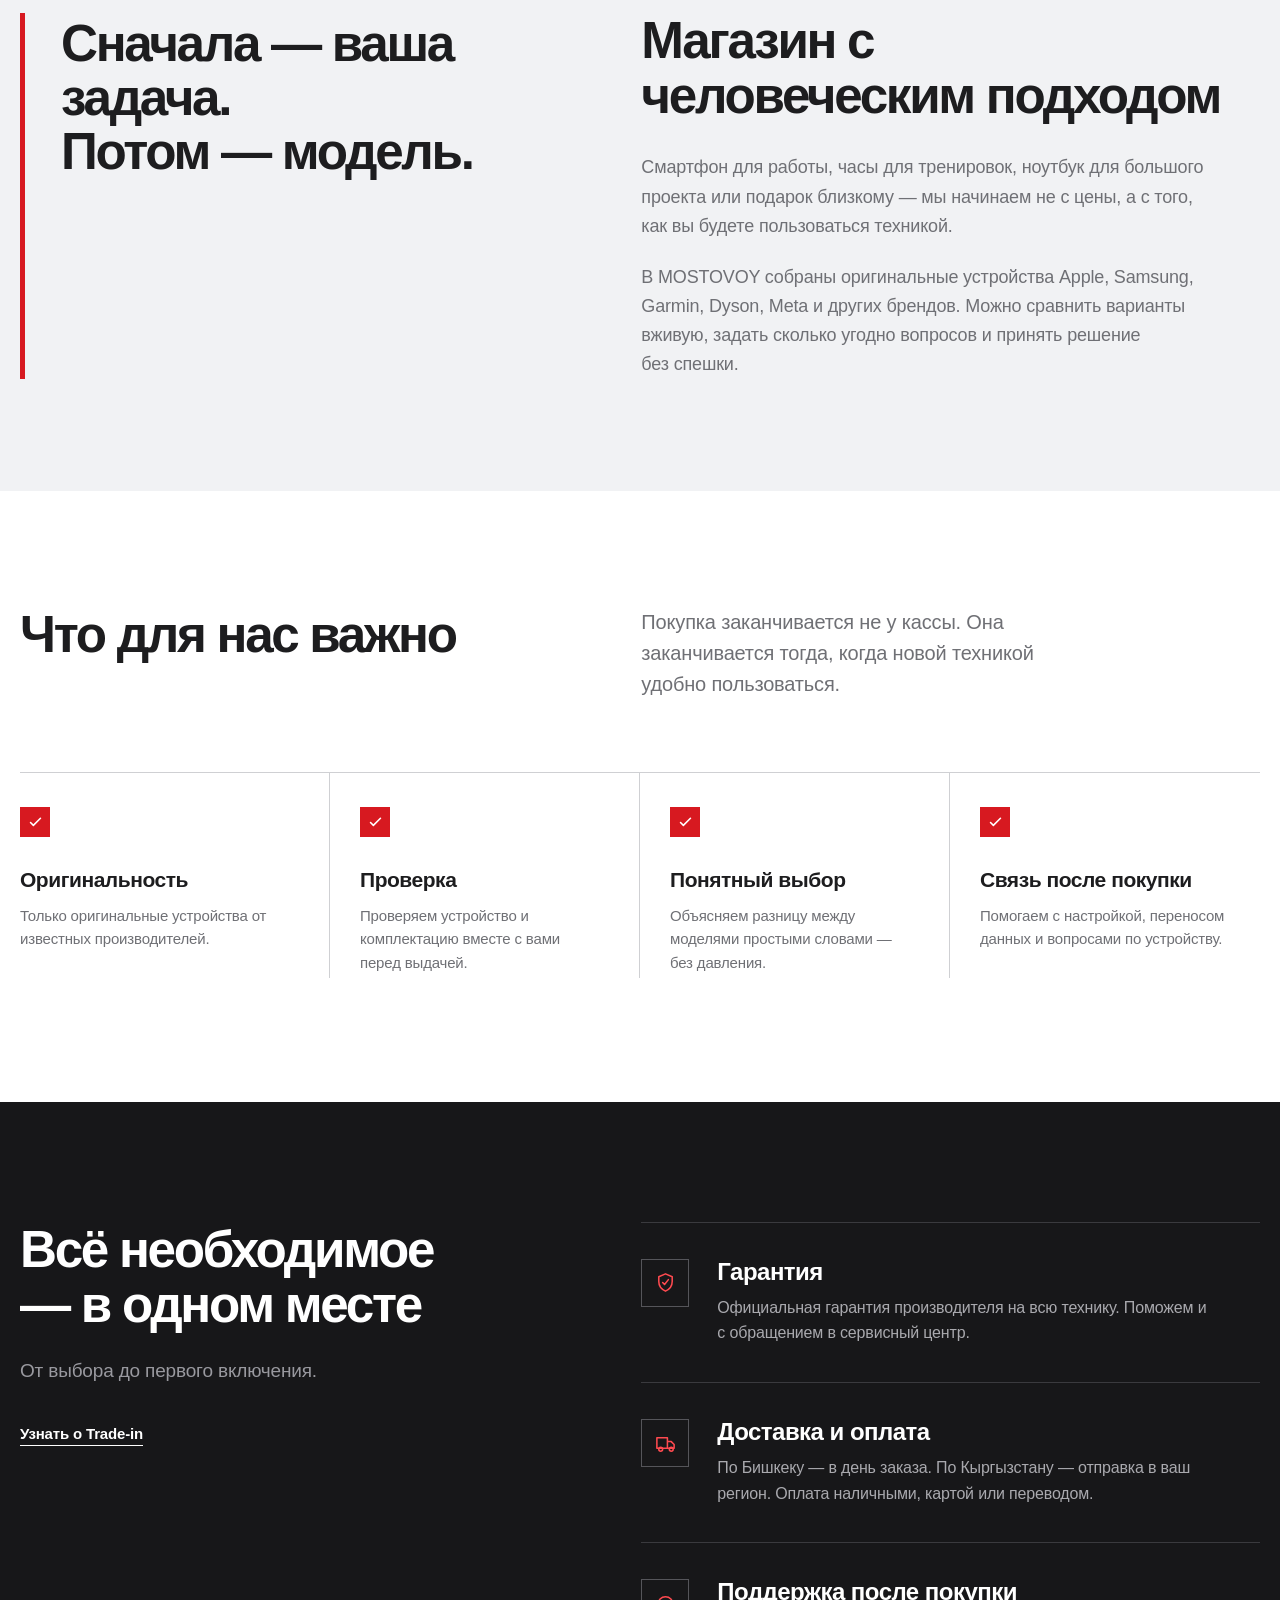
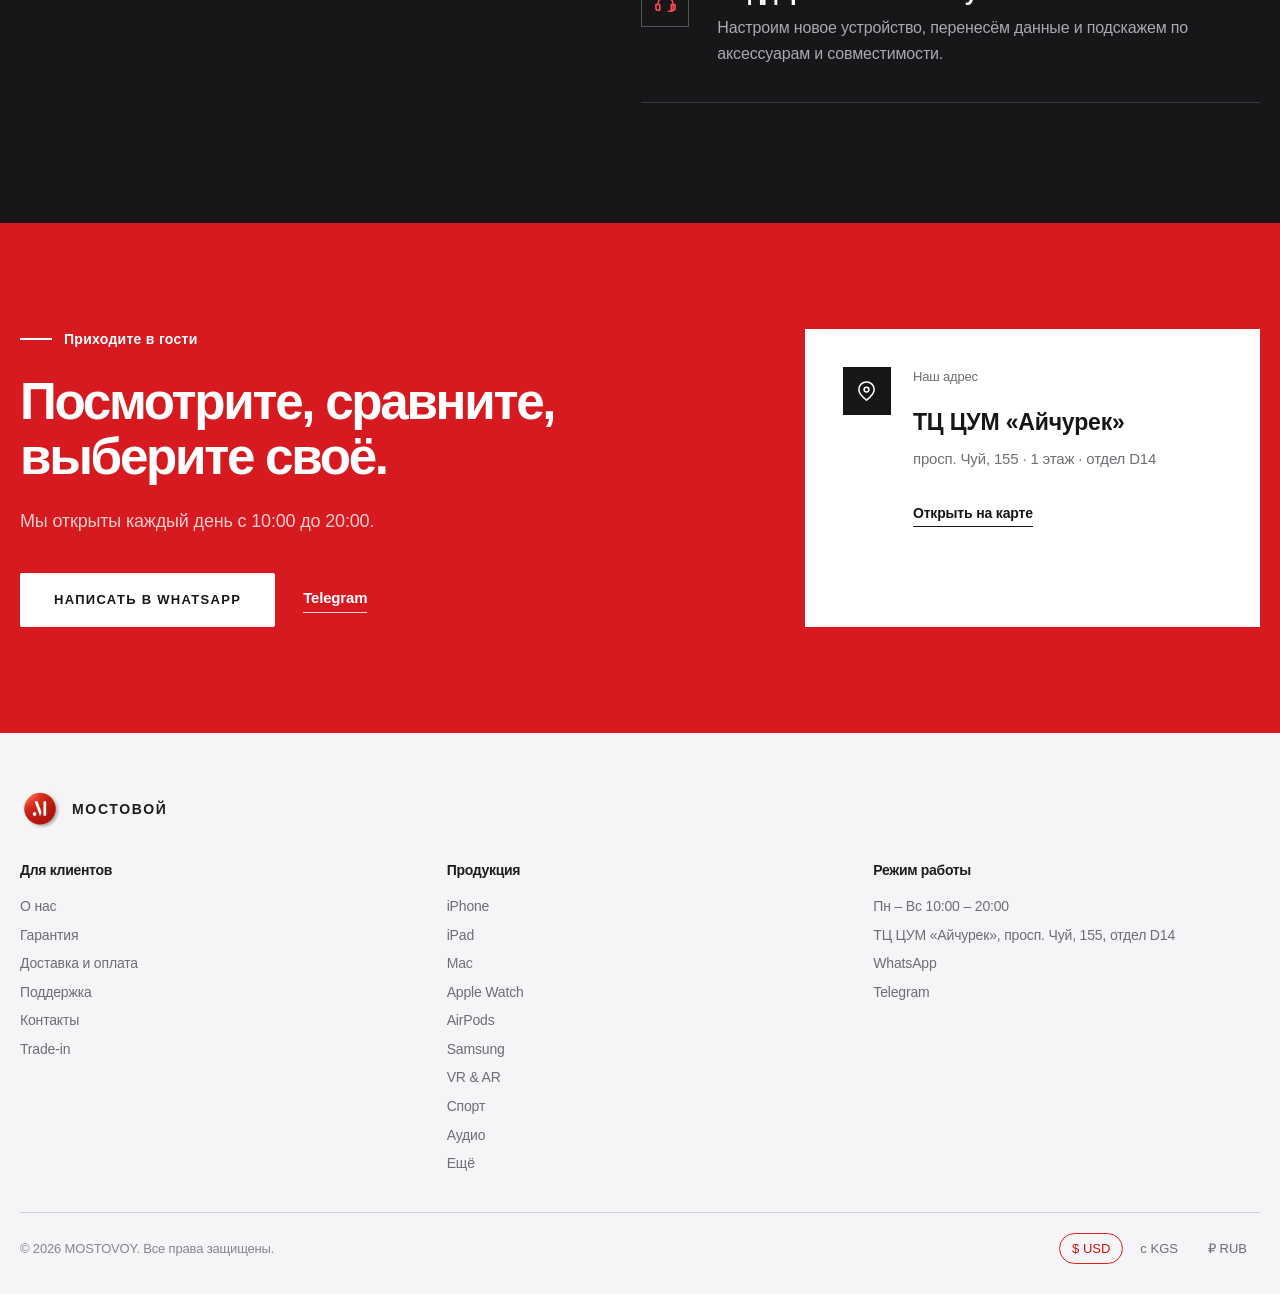
==== commit acae926b: "fix: remove credit section from about page" ====
--- a/about.html
+++ b/about.html
@@ -3,7 +3,7 @@
 <head>
   <meta charset="UTF-8" />
   <meta name="viewport" content="width=device-width, initial-scale=1.0" />
-  <meta name="description" content="О магазине MOSTOVOY: гарантия, доставка, рассрочка, поддержка и контакты." />
+  <meta name="description" content="О магазине MOSTOVOY: оригинальная техника, гарантия, доставка, поддержка и контакты." />
   <meta name="theme-color" content="#ffffff" />
   <title>О нас — MOSTOVOY</title>
   <script type="module" crossorigin src="/assets/about-TLtX0hj5.js"></script>
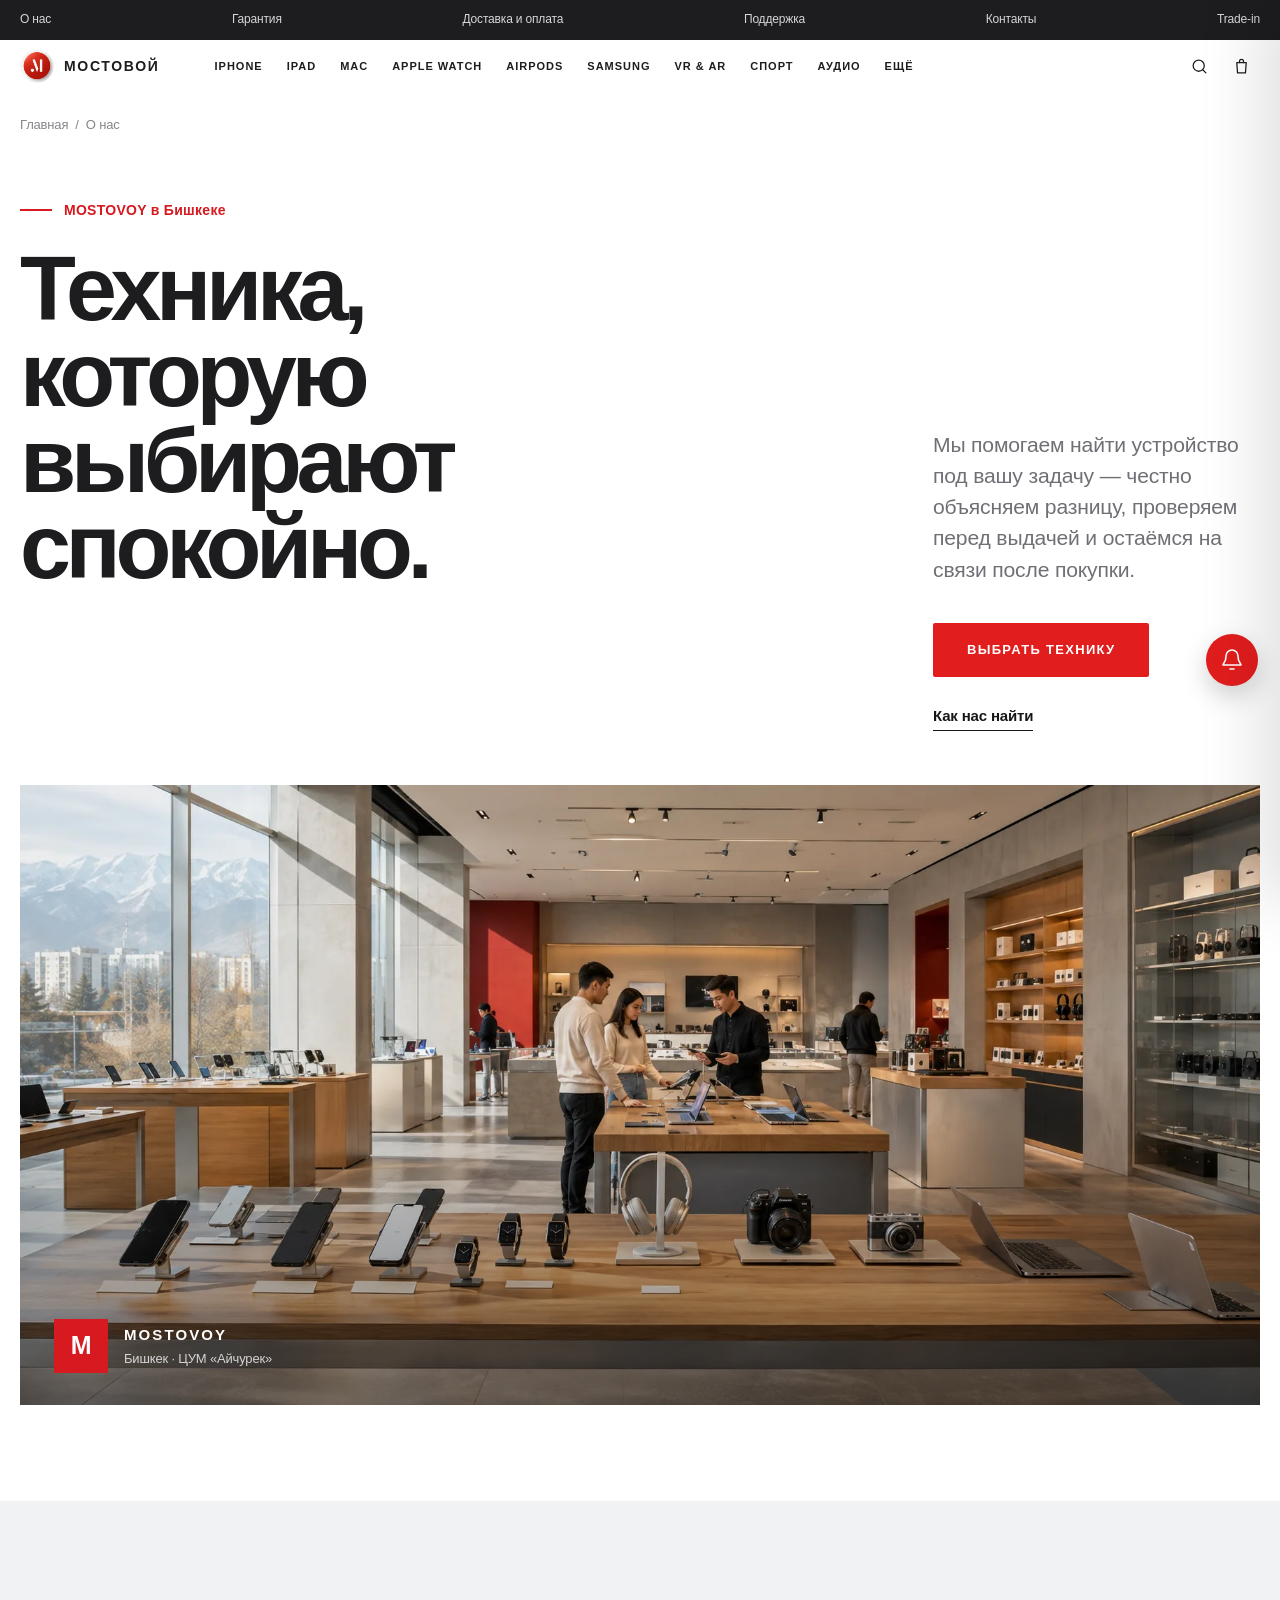
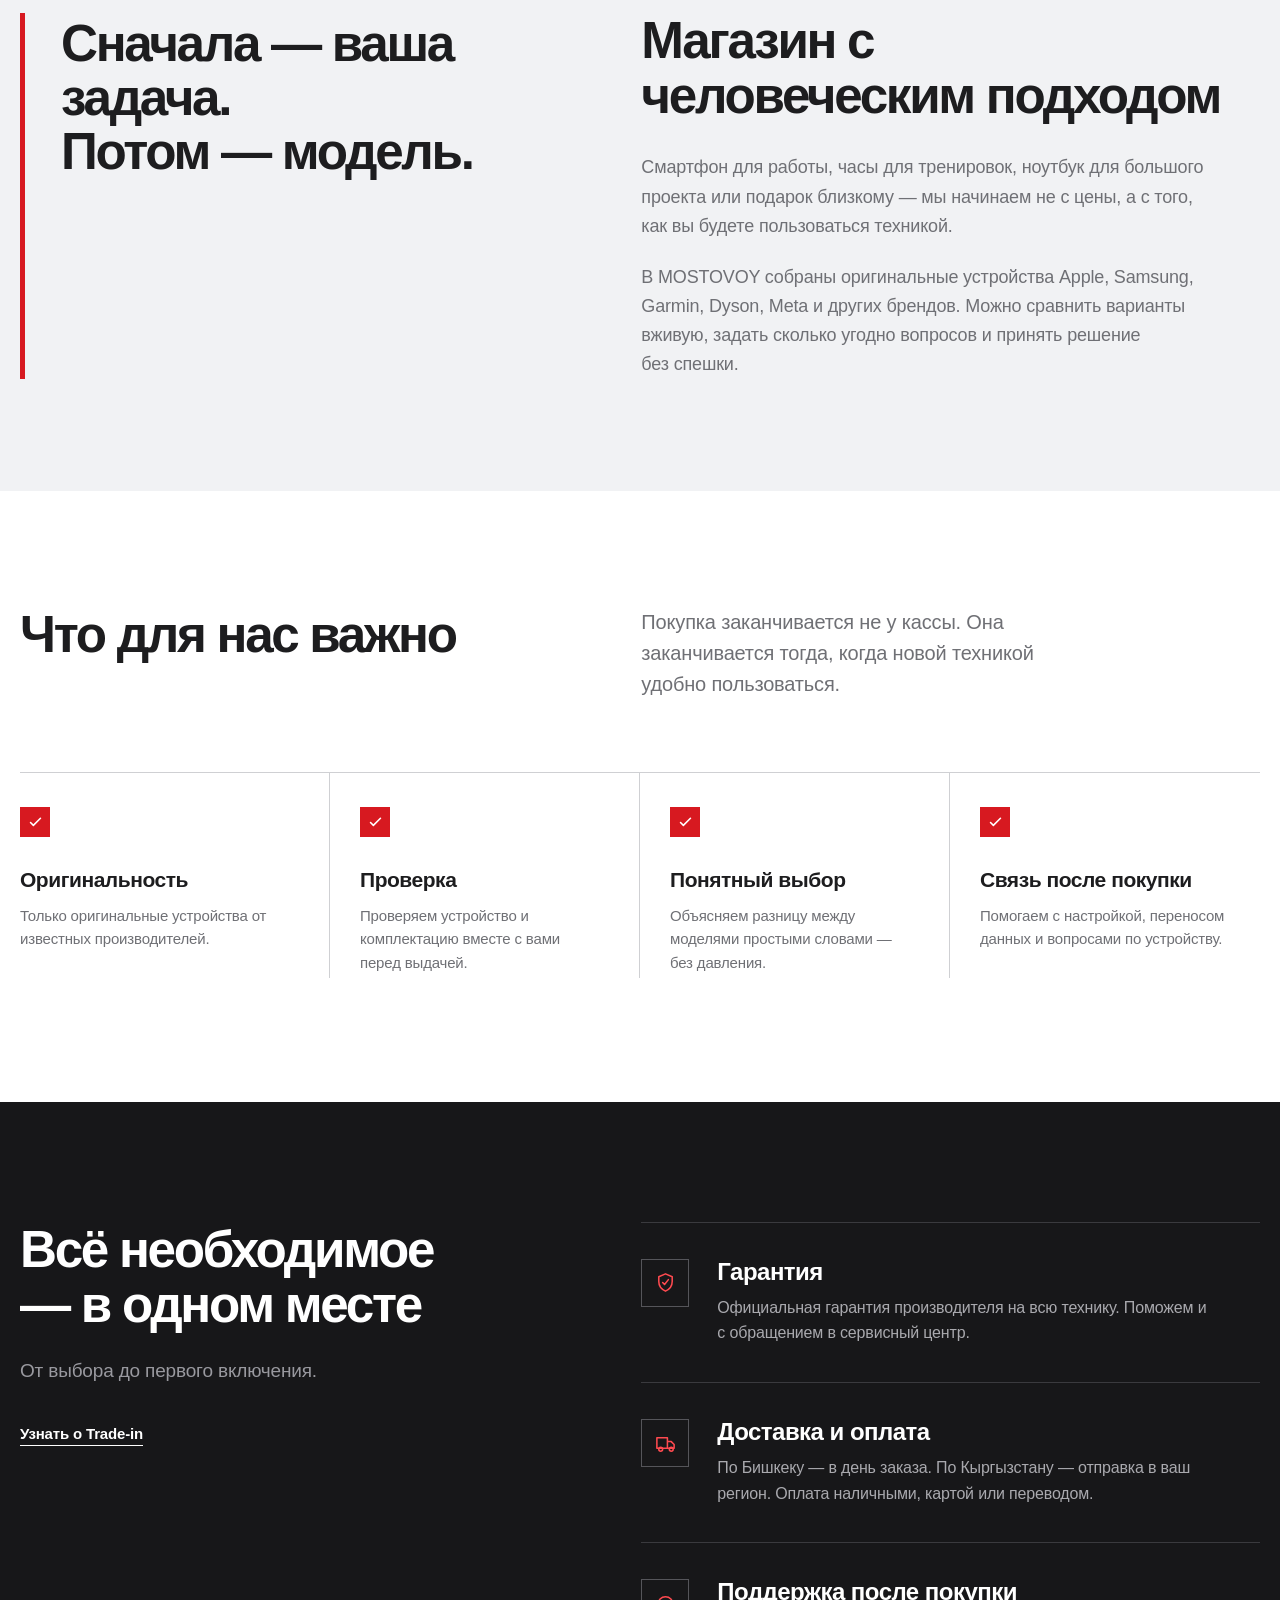
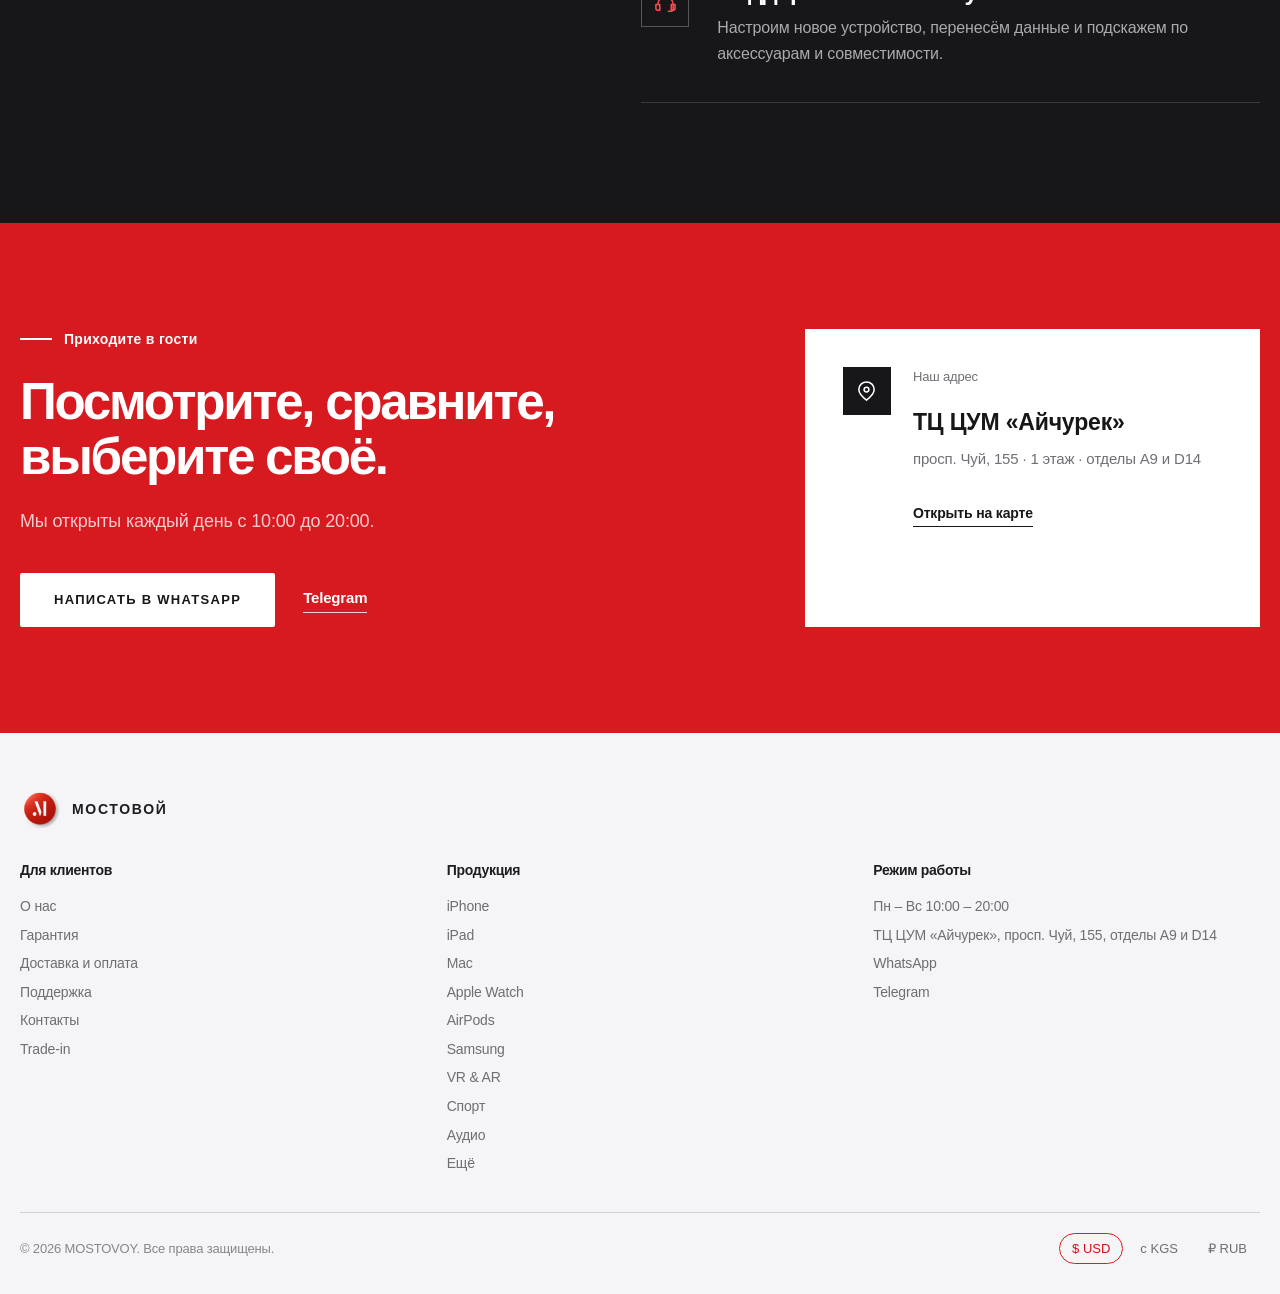
==== commit 09ee069c: "feat: in-place variant picker, fuzzy search, branded conveyor, favicon - assets/product-variants.js:" ====
--- a/about.html
+++ b/about.html
@@ -5,6 +5,9 @@
   <meta name="viewport" content="width=device-width, initial-scale=1.0" />
   <meta name="description" content="О магазине MOSTOVOY: оригинальная техника, гарантия, доставка, поддержка и контакты." />
   <meta name="theme-color" content="#ffffff" />
+  <link rel="icon" type="image/png" sizes="32x32" href="/favicon-32.png" />
+  <link rel="icon" type="image/png" sizes="512x512" href="/icon-512.png" />
+  <link rel="apple-touch-icon" href="/apple-touch-icon.png" />
   <title>О нас — MOSTOVOY</title>
   <script type="module" crossorigin src="/assets/about-TLtX0hj5.js"></script>
   <link rel="modulepreload" crossorigin href="/assets/image-url-DKWqd5-K.js">
@@ -15,5 +18,6 @@
 <body>
   <main id="about"></main>
   <script src="/address-patch.js"></script>
+  <script src="/search-patch.js"></script>
 </body>
 </html>
